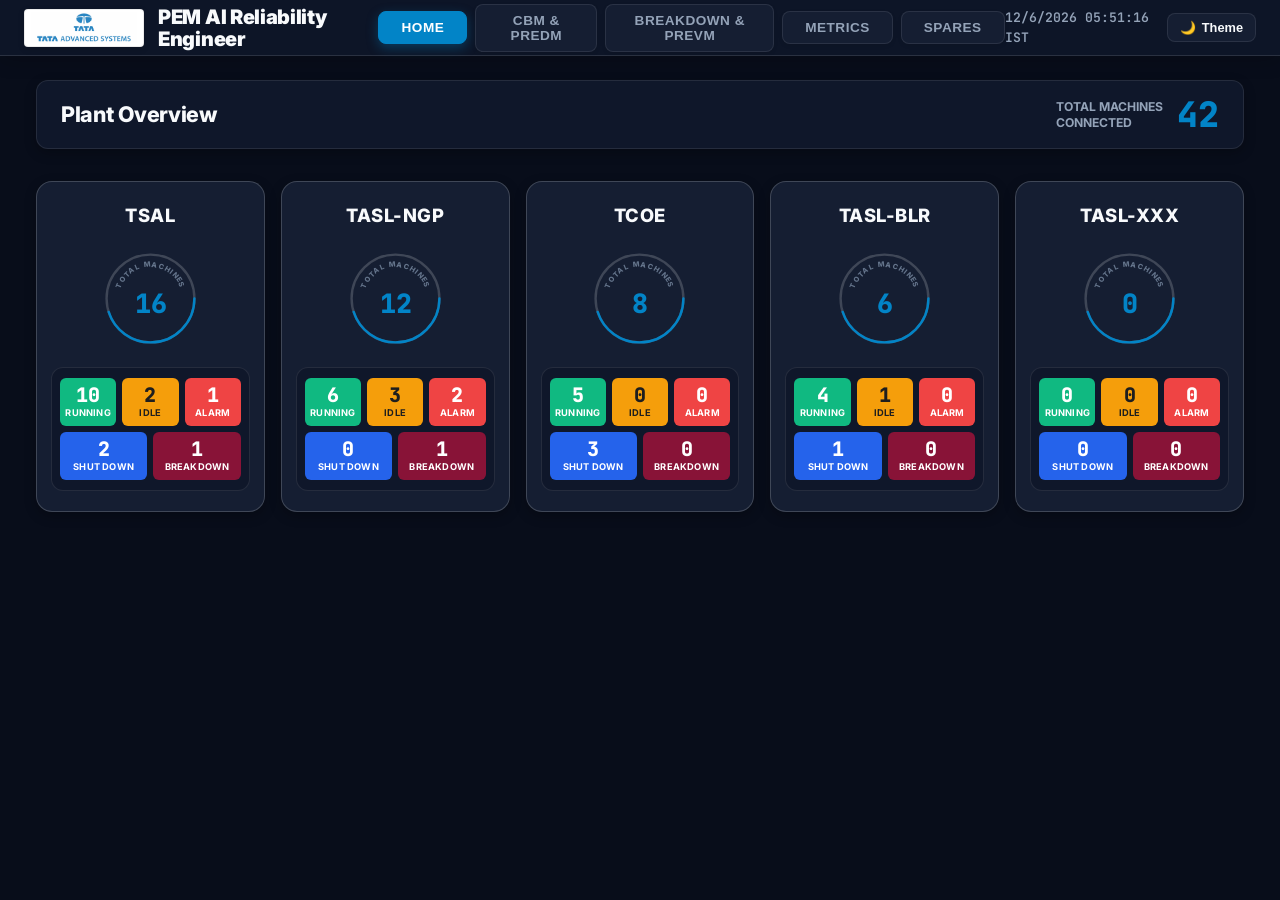
==== dashboard/index.html @ 7e40418c "Initial commit: PEM AI Reliability Engineer dashboard and GitHub Pages workflow" ====
<!DOCTYPE html>
<html lang="en" data-theme="dark">
<head>
  <meta charset="UTF-8">
  <meta name="viewport" content="width=device-width, initial-scale=1.0">
  <meta name="description" content="TASL PEM AI Reliability Engineer - Industrial Condition Based Monitoring & Predictive Engineering System">
  <title>PEM AI Reliability Engineer | Tata Advanced Systems Limited</title>

  <!-- Typography -->
  <link rel="preconnect" href="https://fonts.googleapis.com">
  <link rel="preconnect" href="https://fonts.gstatic.com" crossorigin>
  <link href="https://fonts.googleapis.com/css2?family=Inter:wght@400;500;600;700;800;900&family=JetBrains+Mono:wght@500;700;800&display=swap" rel="stylesheet">

  <link rel="stylesheet" href="styles.css">
</head>
<body>

  <!-- Top App Master Header -->
  <header class="app-header">
    <div class="brand-wrap" id="brandLogoNav" title="Go to Plant Overview">
      <img src="tasl-logo.jpg" alt="TASL Logo" class="brand-logo-img">
      <div class="brand-text">
        <h1>PEM AI Reliability Engineer</h1>
      </div>
    </div>

    <!-- Primary Top Navigation Card Buttons: Home, CBM & PredM, Breakdown & PrevM -->
    <nav class="main-nav-tabs" aria-label="Main Dashboards">
      <button class="main-tab-btn active" data-tab="home">Home</button>
      <button class="main-tab-btn" data-tab="cbm">CBM &amp; PredM</button>
      <button class="main-tab-btn" data-tab="breakdown">Breakdown &amp; PrevM</button>
      <button class="main-tab-btn" data-tab="metrics">Metrics</button>
      <button class="main-tab-btn" data-tab="spares">Spares</button>
    </nav>

    <div class="header-right">
      <div class="system-clock" id="systemClock">--:--:-- IST</div>
      <button class="theme-btn" id="themeToggleBtn" title="Toggle Light/Dark Theme">
        <span id="themeToggleIcon">🌙</span> Theme
      </button>
    </div>
  </header>

  <!-- Plant Tabs Bar (Folder style like tabs-example.jpg - appears on inner dashboards) -->
  <div class="plant-tabs-wrapper" id="plantTabsBar" style="display: none;">
    <div class="plant-tabs-container">
      <div id="plantTabsContainer" style="display: flex; gap: 4px;">
        <!-- Populated dynamically: TSAL, TASL-NGP, TCOE, TASL-BLR, TASL-XXX -->
      </div>
    </div>
    <!-- Connecting blue line opening up to show data below -->
    <div class="plant-tabs-blue-line"></div>
  </div>

  <!-- Main Container -->
  <main id="mainContainer">

    <!-- ===================================================================
         VIEW 1: HOME SCREEN - PLANT CARDS OVERVIEW (old-cbm.webp style)
         =================================================================== -->
    <section class="home-overview-container" id="homeViewSection">
      <div class="home-hero-bar">
        <div class="home-hero-title">
          <h2>Plant Overview</h2>
        </div>
        <div class="total-overall-stat">
          <div class="label">Total Machines<br>Connected</div>
          <div class="number" id="totalMachinesCount">42</div>
        </div>
      </div>

      <!-- Plant Cards Grid: All 5 cards fit in 1 single row, longer & narrower -->
      <div class="plant-cards-grid" id="homePlantCardsGrid">
        <!-- Rendered by app.js -->
      </div>
    </section>

    <!-- ===================================================================
         VIEW 2: CBM & PM DASHBOARD
         =================================================================== -->
    <section class="cbm-container" id="cbmViewSection" style="display: none;">

      <!-- Secondary Sub-navigation Tab Buttons (Action Cards removed) -->
      <div class="cbm-subnav-bar">
        <button class="cbm-subnav-btn active" data-subtab="machines-matrix">
          <span>Health Matrix</span>
          <span class="subnav-badge" id="badgeHealthMatrix">16</span>
        </button>
        <button class="cbm-subnav-btn" data-subtab="alert-table">
          <span>Breakdown Alert Engine</span>
          <span class="subnav-badge alert" id="badgeAlertEngine">100</span>
        </button>
        <button class="cbm-subnav-btn" data-subtab="open-reports">
          <span>Open Reports</span>
          <span class="subnav-badge warning" id="badgeOpenReports">7</span>
        </button>
        <button class="cbm-subnav-btn" data-subtab="closed-reports">
          <span>Closed Reports</span>
          <span class="subnav-badge success" id="badgeClosedReports">48</span>
        </button>
        <button class="cbm-subnav-btn" data-subtab="manuals-library">
          <span>OEM Manuals Library</span>
          <span class="subnav-badge" id="badgeManuals">11</span>
        </button>
      </div>

      <!-- Subview 1: Health Matrix (Modular Machine cards with pastel Green & Red boxes) -->
      <div id="cbmMachinesOverviewView">
        <div class="cbm-machine-cards-grid" id="cbmMachinesGrid">
          <!-- Rendered by app.js -->
        </div>
      </div>

      <!-- Subview 2: Dedicated Machine Parameters View (Clicking machine card) -->
      <div id="cbmParametersView" style="display: none;">
        <div class="parameters-page-container">
          <div class="params-header-card">
            <div class="params-machine-meta" id="paramsMachineMeta">
              <!-- Populated by app.js -->
            </div>
            <button class="back-to-machines-btn" id="backToMachinesBtn">&larr; Back to Health Matrix</button>
          </div>

          <!-- Machine Sub-Tabs: Parameters vs Analysis -->
          <div class="machine-subnav-tabs">
            <button class="machine-tab-btn active" id="tabBtnParameters" onclick="window.switchMachineViewTab('parameters')">Parameters</button>
            <button class="machine-tab-btn" id="tabBtnAnalysis" onclick="window.switchMachineViewTab('analysis')">Analysis</button>
          </div>

          <!-- Pane 1: Parameters Tab Pane -->
          <div id="machineParamsPane">
            <div style="margin-bottom: 14px; display: flex; justify-content: flex-end;">
              <input type="text" class="search-input" id="paramSearchInput" placeholder="Filter parameters by name..." style="width: 280px; background:var(--bg-card); border:1px solid var(--border-medium); color:var(--text-main); padding:8px 12px; border-radius:6px; font-size:0.8rem;">
            </div>
            <div id="paramsGroupsContainer" style="display: flex; flex-direction: column; gap: 16px;">
              <!-- Grouped parameters rendered by app.js -->
            </div>
          </div>

          <!-- Pane 2: Analysis Tab Pane (Collapsible row cards) -->
          <div id="machineAnalysisPane" style="display: none;">
            <div class="analysis-collapse-container" id="paramsAnomalySection">
              <!-- Collapsible row cards rendered by app.js -->
            </div>
          </div>
        </div>
      </div>

      <!-- Subview 3: Predictive Breakdown Alert Engine Table -->
      <div id="cbmAlertTableView" style="display: none;">
        <div class="alert-table-toolbar">
          <div style="display: flex; gap: 10px; align-items: center; flex-wrap: wrap;">
            <input type="text" class="search-input" id="tableSearchInput" placeholder="Search breakdown, anomalies detected, corrective recommendations..." style="width: 320px; background:var(--bg-card); border:1px solid var(--border-medium); color:var(--text-main); padding:8px 12px; border-radius:6px; font-size:0.8rem;">
            <span id="tableMatchCount" style="font-size: 0.78rem; color: var(--text-dim); font-weight: 700;">100 predictive alerts</span>
          </div>
          <button id="exportCsvBtn" class="export-btn">Export Table (CSV)</button>
        </div>

        <div class="table-card-container">
          <table class="predictive-alerts-table">
            <thead>
              <tr>
                <th style="width: 110px;">Timestamp</th>
                <th style="width: 140px;">Machine</th>
                <th style="width: 210px;">
                  <div class="th-filter-wrap">
                    <span>Subsystem &amp; Breakdown Type</span>
                    <button class="th-filter-arrow" id="subsystemFilterBtn" title="Filter Subsystems">▼</button>
                    <!-- Subsystem Filter Dropdown Menu -->
                    <div class="filter-popover" id="subsystemFilterPopover">
                      <div class="filter-popover-title">Filter Subsystems</div>
                      <div class="filter-popover-options" id="subsystemFilterOptions"></div>
                    </div>
                  </div>
                </th>
                <th style="width: 150px;">Past Incidents</th>
                <th style="width: 110px;">
                  <div class="th-filter-wrap">
                    <span>Severity</span>
                    <button class="th-filter-arrow" id="severityFilterBtn" title="Filter Severity">▼</button>
                    <!-- Severity Filter Dropdown Menu -->
                    <div class="filter-popover" id="severityFilterPopover">
                      <div class="filter-popover-title">Filter Severity</div>
                      <div class="sev-filter-buttons">
                        <button class="sev-pill-btn active" data-sev="critical">Critical</button>
                        <button class="sev-pill-btn" data-sev="high">High</button>
                        <button class="sev-pill-btn" data-sev="medium">Medium</button>
                      </div>
                    </div>
                  </div>
                </th>
                <th style="width: 260px;">Anomalies Detected</th>
                <th>Corrective Recommendations (OEM Manual)</th>
                <th style="width: 120px;">Time to Breakdown</th>
              </tr>
            </thead>
            <tbody id="alertsTableBody">
              <!-- Rendered by app.js -->
            </tbody>
          </table>
        </div>
      </div>

      <!-- Subview 4: Open Reports Table -->
      <div id="cbmOpenReportsView" style="display: none;">
        <div class="table-card-container">
          <div class="reports-header-strip">
            <div>
              <h3>Active SAP Corrective Maintenance Tickets</h3>
              <p style="font-size:0.75rem; color:var(--text-muted); margin-top:2px;">
                Policy: 1 Ticket Per Asset. Auto-consolidates all active red alarms. Re-raising inhibited until ticket closure or 10-day SLA window.
              </p>
            </div>
            <div style="display:flex; gap:16px; align-items:center;">
              <span class="reports-badge open">8 Active Asset Tickets</span>
              <div class="compliance-score-card">
                <div class="compliance-score-val">85.7%</div>
                <div class="compliance-score-info">
                  <div class="compliance-score-title">COMPLIANCE SCORE</div>
                  <div class="compliance-score-sub">48 Closed / 56 Total</div>
                </div>
              </div>
            </div>
          </div>
          <table class="reports-table">
            <thead>
              <tr>
                <th style="width: 140px;">Ticket ID</th>
                <th style="width: 160px;">Equipment</th>
                <th style="width: 120px;">Report Date</th>
                <th>Red Parameters</th>
                <th style="width: 220px;">Spares Required</th>
                <th>Corrective Recommendation</th>
                <th style="width: 110px; text-align: center;">Status</th>
              </tr>
            </thead>
            <tbody id="openReportsTableBody">
              <!-- Rendered by app.js -->
            </tbody>
          </table>
        </div>
      </div>

      <!-- Subview 5: Closed Reports Table -->
      <div id="cbmClosedReportsView" style="display: none;">
        <div class="table-card-container">
          <div class="reports-header-strip">
            <div>
              <h3>Closed &amp; Resolved SAP Maintenance Reports</h3>
              <p style="font-size:0.75rem; color:var(--text-muted); margin-top:2px;">
                Audit log of 48 completed work orders, root cause corrective actions, and verified uptime restorations.
              </p>
            </div>
            <div style="display:flex; gap:16px; align-items:center;">
              <span class="reports-badge closed">48 Resolved Tickets &bull; 412.5 hrs Downtime Saved</span>
              <div class="compliance-score-card">
                <div class="compliance-score-val">85.7%</div>
                <div class="compliance-score-info">
                  <div class="compliance-score-title">COMPLIANCE SCORE</div>
                  <div class="compliance-score-sub">48 Closed / 56 Total</div>
                </div>
              </div>
            </div>
          </div>
          <table class="reports-table">
            <thead>
              <tr>
                <th>Ticket ID</th>
                <th>Equipment</th>
                <th>Diagnosis</th>
                <th>Date of Fault Detection</th>
                <th>Date of Closure</th>
                <th>Downtime Saved</th>
                <th>Status</th>
              </tr>
            </thead>
            <tbody id="closedReportsTableBody">
              <!-- Rendered by app.js -->
            </tbody>
          </table>
        </div>
      </div>

      <!-- Subview 6: OEM Manuals Library Split-Screen View -->
      <div id="cbmManualsView" style="display: none;">
        <div class="manuals-split-view">
          <!-- Left Pane: Manual Cards List -->
          <div class="manuals-list-pane">
            <div class="manuals-pane-head">
              <div style="display:flex; justify-content:space-between; align-items:center; width:100%;">
                <div>
                  <h3>OEM Technical Documentation Library</h3>
                  <p>Official Fischer, Rittal, Knoll, and Bavius machine manuals</p>
                </div>
                <button class="upload-manual-btn" onclick="window.openUploadManualModal()">+ Upload Manual</button>
              </div>
            </div>
            <div class="manuals-cards-stack" id="manualsCardsStack">
              <!-- Rendered by app.js -->
            </div>
          </div>

          <!-- Right Pane: Embedded PDF Viewer with Close Button -->
          <div class="manuals-viewer-pane">
            <div class="manuals-viewer-head" id="manualsViewerHead">
              <span id="activeManualTitle">Select a manual to browse</span>
              <div style="display: flex; gap: 8px; align-items: center;">
                <a id="manualNewTabLink" href="#" target="_blank" class="manual-action-link" style="display: none;">New Tab &nearr;</a>
                <button class="manual-close-doc-btn" id="closeManualDocBtn" style="display: none;" onclick="window.closeManualDocument()">Close ✕</button>
              </div>
            </div>
            <div class="manuals-viewer-body" id="manualsViewerBody">
              <div class="manual-placeholder-prompt" id="manualPromptWrap">
                <div class="prompt-icon">📄</div>
                <h4>OEM Technical Manual Viewer</h4>
                <p>Click on any manual card from the left panel to load the technical document and schematic side-by-side inside this browser window.</p>
              </div>
              <iframe id="manualPdfFrame" src="" style="display: none;" title="OEM Technical Manual Viewer"></iframe>
            </div>
          </div>
        </div>
      </div>

    </section>

    <!-- ===================================================================
         VIEW 3: BREAKDOWN MONITORING DASHBOARD
         =================================================================== -->
    <section class="breakdown-view-container" id="breakdownViewSection" style="display: none;">
      <!-- Header -->
      <div class="breakdown-header-bar">
        <div class="breakdown-header-left">
          <div class="breakdown-title-text">Breakdown Monitoring</div>
        </div>

        <div style="display:flex; gap:12px; align-items:center;">
          <button class="customized-pm-btn" id="customizedPmBtn" onclick="window.openCustomizedPmModal()" title="View and execute AI-optimized PM tasklist against historical breakdown telemetry">
            <span class="pm-gear-icon">⚙</span> Customized PM Checklist
          </button>
          <div class="opc-badge"><span class="opc-dot"></span> OPC ONLINE</div>
          <div class="opc-badge sap-badge">SAP INTEGRATION ACTIVE</div>
        </div>
      </div>

      <!-- Split Grid: Left Side (Critical Active Breakdowns) vs Right Side (KPIs on top, Top 5 Causes below) -->
      <div class="breakdown-top-split-grid">
        <!-- Whole Left Side: Critical Active Breakdowns Panel -->
        <div class="bd-left-col">
          <div class="breakdown-panel-box">
            <div class="panel-title-bar" style="color:var(--status-alarm);">
              <span>Critical Active Breakdowns (SAP Tickets Auto-Generated)</span>
            </div>
            <div id="criticalActiveBreakdownsList">
              <!-- Rendered by app.js -->
            </div>
          </div>
        </div>

        <!-- Right Side: Top KPIs & Below Top 5 Breakdown Causes (No empty space) -->
        <div class="bd-right-col">
          <div class="bd-kpis-wrapper">
            <div class="bd-kpi-card">
              <span class="bd-kpi-label">Active Critical Breakdowns</span>
              <span class="bd-kpi-val red" id="activeBreakdownsCount">2</span>
              <span class="bd-kpi-sub">30-sec rule &bull; SAP Ticket Auto-Generated</span>
            </div>

            <div class="bd-kpi-card">
              <span class="bd-kpi-label">Events Logged Today</span>
              <span class="bd-kpi-val cyan">31</span>
              <span class="bd-kpi-sub">Telemetry Sensor Signals &bull; Monitored</span>
            </div>
          </div>

          <!-- Top 5 Breakdown Causes sits directly below KPIs -->
          <div class="top-causes-card">
            <div class="top-causes-header">
              <div class="top-causes-title">Top 5 Breakdown Causes (Last 6 months)</div>
              <span class="top-causes-tag">Historical Failure Modes &bull; Click row for Root Cause Corrective Action</span>
            </div>
            <div class="top-causes-compact-list" id="topCausesList">
              <!-- Rendered by app.js as compact clickable rows -->
            </div>
          </div>
        </div>
      </div>

      <!-- Bottom Panel: Event Log Stream (Last 50 Signals) -->
      <div class="breakdown-panel-box" style="margin-top: 20px;">
        <div class="panel-title-bar">
          <span>Event Log Stream (Last 50 Signals)</span>
          <span style="font-size:0.7rem; color:var(--text-dim);">LIVE TELEMETRY STREAM</span>
        </div>
        <div style="max-height: 480px; overflow-y: auto;">
          <table class="stream-table">
            <thead>
              <tr>
                <th style="width: 150px;">Timestamp</th>
                <th style="width: 130px; text-align: center;">ID</th>
                <th>Machine &amp; Message</th>
                <th style="width: 170px; text-align: center;">Unplanned Downtime</th>
                <th style="width: 120px;">Status</th>
                <th style="width: 130px;">Control</th>
              </tr>
            </thead>
            <tbody id="eventLogStreamBody">
              <!-- Rendered by app.js -->
            </tbody>
          </table>
        </div>
      </div>
    </section>

    <!-- ===================================================================
         VIEW 4: METRICS DASHBOARD (Senior Leadership Operations & Reliability)
         =================================================================== -->
    <section class="metrics-view-container" id="metricsViewSection" style="display: none;">
      <!-- Metrics Header Bar -->
      <div class="metrics-header-bar">
        <div class="metrics-header-left">
          <div class="metrics-title-text">Plant Reliability &amp; Operational Metrics</div>
        </div>

        <div style="display:flex; gap:10px; align-items:center;">
          <div class="opc-badge" id="metricsScopeBadge"><span class="opc-dot"></span> SCOPE: OVERALL (341 ASSETS)</div>
          <div class="opc-badge sap-badge">SAP S/4HANA &bull; MES INTEGRATED</div>
        </div>
      </div>

      <!-- Plant Selection Tab Bar (Clean Folder/Tab Style) -->
      <div class="metrics-tabs-bar">
        <div class="metrics-plant-tabs-wrap" id="metricsPlantPillsContainer">
          <!-- Populated dynamically as tabs: All Plants, TSAL, TASL-NGP, TASL-BLR, TCOE, TASL-H01, TBAL, TLMAL, MCA, TASL-XXX -->
        </div>
      </div>

      <!-- Leadership Action Cards Row -->
      <div class="metrics-action-cards-grid">
        <div class="metric-action-card downtime-card">
          <div class="metric-card-label">Unplanned Downtime Today</div>
          <div class="metric-card-val" id="metricValToday">4.82 <span class="unit">hrs</span></div>
        </div>

        <div class="metric-action-card downtime-card highlight-card">
          <div class="metric-card-label">Unplanned Downtime (Current Month)</div>
          <div class="metric-card-val" id="metricValMonth">2,597.91 <span class="unit">hrs</span></div>
        </div>

        <div class="metric-action-card downtime-card">
          <div class="metric-card-label">Cumulative Downtime YTD</div>
          <div class="metric-card-val" id="metricValYtd">12,470.0 <span class="unit">hrs</span></div>
        </div>

        <div class="metric-action-card">
          <div class="metric-card-label">Total Connected Machines</div>
          <div class="metric-card-val" id="metricValMachines">341 <span class="unit">Units</span></div>
        </div>

        <div class="metric-action-card kpi-card">
          <div class="metric-card-label">Equipment Availability</div>
          <div class="metric-card-val success" id="metricValAvail">98.90<span class="unit">%</span></div>
        </div>

        <div class="metric-action-card kpi-card">
          <div class="metric-card-label">PM Compliance</div>
          <div class="metric-card-val success" id="metricValPm">94.8<span class="unit">%</span></div>
        </div>

        <div class="metric-action-card kpi-card">
          <div class="metric-card-label">MTBF</div>
          <div class="metric-card-val" id="metricValMtbf">626.9 <span class="unit">hrs</span></div>
        </div>

        <div class="metric-action-card kpi-card">
          <div class="metric-card-label">MTTR</div>
          <div class="metric-card-val" id="metricValMttr">6.98 <span class="unit">hrs</span></div>
        </div>
      </div>

      <!-- Visual Graphics Grid -->
      <div class="metrics-visuals-grid">
        <!-- Visual 1: Equipment Availability Chart -->
        <div class="metric-visual-panel">
          <div class="panel-header-row">
            <h3 class="visual-panel-title">Equipment Availability</h3>
          </div>
          <div class="chart-container" id="availabilityChartContainer">
            <!-- Rendered graphically by app.js (SVG Bar Chart) -->
          </div>
        </div>

        <!-- Visual 2: MTBF & MTTR Chart -->
        <div class="metric-visual-panel">
          <div class="panel-header-row">
            <h3 class="visual-panel-title">MTBF &amp; MTTR</h3>
          </div>
          <div class="chart-container" id="mtbfMttrChartContainer">
            <!-- Rendered graphically by app.js -->
          </div>
        </div>

        <!-- Visual 3: PM Compliance Chart -->
        <div class="metric-visual-panel">
          <div class="panel-header-row">
            <h3 class="visual-panel-title">PM Compliance</h3>
          </div>
          <div class="chart-container" id="pmComplianceChartContainer">
            <!-- Rendered graphically by app.js (Radial progress rings for all plants) -->
          </div>
        </div>

        <!-- Visual 4: Unplanned Downtime Pareto -->
        <div class="metric-visual-panel">
          <div class="panel-header-row">
            <h3 class="visual-panel-title">Unplanned Downtime &amp; Breakdown Pareto</h3>
          </div>
          <div class="chart-container" id="downtimeParetoChartContainer">
            <!-- Rendered graphically by app.js -->
          </div>
        </div>

        <!-- Visual 5: 6-Month Reliability Trajectory -->
        <div class="metric-visual-panel full-width">
          <div class="panel-header-row">
            <h3 class="visual-panel-title">6-Month Reliability Trajectory</h3>
          </div>
          <div class="chart-container" id="monthlyTrajectoryChartContainer">
            <!-- Rendered graphically by app.js -->
          </div>
        </div>
      </div>

      <!-- Official SAP S/4HANA PEM Metrics (UAT Record) Table -->
      <div class="metrics-table-panel">
        <div class="panel-header-row">
          <h3 class="visual-panel-title">Official SAP S/4HANA PEM Metrics (UAT Record)</h3>
          <button class="export-csv-btn" onclick="window.exportMetricsTableToCsv()">Export Metrics CSV &rarr;</button>
        </div>

        <div class="table-responsive">
          <table class="industrial-table metrics-table">
            <thead>
              <tr>
                <th style="width:100px;">Plant</th>
                <th>A-Class Machines</th>
                <th>Equipment Availability %</th>
                <th>Unplanned Downtime (Hrs)</th>
                <th>MTBF (Hrs)</th>
                <th>MTTR (Hrs)</th>
                <th>PM Compliance %</th>
                <th>BD Occurrences</th>
                <th>SPOC Confirmation</th>
                <th>Audit Remarks</th>
              </tr>
            </thead>
            <tbody id="metricsTableBody">
              <!-- Rendered dynamically by app.js -->
            </tbody>
          </table>
        </div>
      </div>
    </section>

    <!-- ===================================================================
         VIEW 5: SPARES DASHBOARD (Spare Parts Consumption & Analytics)
         =================================================================== -->
    <section class="spares-view-container" id="sparesViewSection" style="display: none;">
      <!-- Spares Sub-Tabs Navigation -->
      <div class="spares-subnav-strip">
        <div class="spares-pills-wrap">
          <button class="spares-tab-btn active" data-sparestab="overall" onclick="window.switchSparesSubTab('overall')">Overall Spares Overview</button>
          <button class="spares-tab-btn" data-sparestab="breton1" onclick="window.switchSparesSubTab('breton1')">Breton 1 (Flymill-5Axis CNC)</button>
          <button class="spares-tab-btn" data-sparestab="plantwise" onclick="window.switchSparesSubTab('plantwise')">Plant-Wise Spares Analysis</button>
        </div>

      </div>

      <!-- Breton 1 Spares Action KPI Cards -->
      <div class="spares-kpi-grid">
        <div class="spares-kpi-box highlight">
          <div class="spares-label">Total Spares Consumed (Breton 1)</div>
          <div class="spares-num">&#8377;9,10,559.63</div>
        </div>

        <div class="spares-kpi-box">
          <div class="spares-label">Units Consumed</div>
          <div class="spares-num">13 EA <span class="sub-qty">+ 1,541 L</span></div>
        </div>

        <div class="spares-kpi-box">
          <div class="spares-label">Unique Material Codes</div>
          <div class="spares-num">16 <span class="sub-qty">Materials</span></div>
        </div>

        <div class="spares-kpi-box warning">
          <div class="spares-label">High Lead-Time Risk Items</div>
          <div class="spares-num" style="color:#f59e0b;">3 <span class="sub-qty">Critical Spares</span></div>
        </div>
      </div>

      <!-- Graphical Spares Analytics Visualizations -->
      <div class="spares-visuals-grid">
        <!-- Visual 1: ABC Cost Pareto Distribution -->
        <div class="spares-visual-panel">
          <div class="panel-header-row">
            <h3 class="visual-panel-title">ABC Cost Pareto Distribution</h3>
          </div>
          <div class="chart-container" id="sparesAbcChartContainer">
            <!-- Rendered graphically by app.js -->
          </div>
        </div>

        <!-- Visual 2: Subsystem Expenditure Breakdown -->
        <div class="spares-visual-panel">
          <div class="panel-header-row">
            <h3 class="visual-panel-title">Subsystem Spend Breakdown</h3>
          </div>
          <div class="chart-container" id="sparesSubsystemChartContainer">
            <!-- Rendered graphically by app.js -->
          </div>
        </div>

        <!-- Visual 3: Consumables Velocity & Buffer -->
        <div class="spares-visual-panel">
          <div class="panel-header-row">
            <h3 class="visual-panel-title">Consumables Velocity &amp; Buffer</h3>
          </div>
          <div class="chart-container" id="sparesVelocityChartContainer">
            <!-- Rendered graphically by app.js -->
          </div>
        </div>

        <!-- Visual 4: Critical Spares Stockout Risk & Lead-Time Matrix -->
        <div class="spares-visual-panel">
          <div class="panel-header-row">
            <h3 class="visual-panel-title">Critical Spares Lead-Time Risk Matrix</h3>
          </div>
          <div class="chart-container" id="sparesLeadTimeChartContainer">
            <!-- Rendered graphically by app.js -->
          </div>
        </div>
      </div>

      <!-- Material Consumption & Maintenance Order Linkage Table -->
      <div class="spares-table-panel">
        <div class="panel-header-row">
          <h3 class="visual-panel-title">Breton 1 Spare Material Goods Issue Ledger (SAP MvT 201/261)</h3>
          <div style="display:flex; gap:10px; align-items:center;">
            <input type="text" class="search-input" id="sparesSearchInput" placeholder="Search material, doc, order..." style="width:240px; padding:6px 12px; font-size:0.8rem;">
            <button class="export-csv-btn" onclick="window.exportSparesTableToCsv()">Export Ledger CSV &rarr;</button>
          </div>
        </div>

        <div class="table-responsive">
          <table class="industrial-table spares-table">
            <thead>
              <tr>
                <th style="width:85px;">Posting Date</th>
                <th style="width:90px;">Material Doc</th>
                <th style="width:115px;">Material Code</th>
                <th>Material Description &amp; Specification</th>
                <th style="width:110px;">Subsystem</th>
                <th style="width:75px; text-align:right;">Qty</th>
                <th style="width:90px; text-align:right;">Unit Cost (&#8377;)</th>
                <th style="width:100px; text-align:right;">Total Spend (&#8377;)</th>
                <th style="width:55px; text-align:center;">MvT</th>
                <th style="width:105px; text-align:center;">Lead Time Risk</th>
              </tr>
            </thead>
            <tbody id="sparesTableBody">
              <!-- Rendered dynamically by app.js -->
            </tbody>
          </table>
        </div>
      </div>
    </section>

  </main>

  <!-- Universal Modal Backdrop & Content (Locks body scroll when open) -->
  <div class="modal-backdrop" id="modalBackdrop">
    <div class="modal-panel" id="modalPanel">
      <div class="modal-head">
        <h3 id="modalTitle">Diagnostic Information</h3>
        <button class="modal-close" id="modalCloseBtn">&times;</button>
      </div>
      <div class="modal-content-body" id="modalContentBody">
        <!-- Dynamic content injected by app.js -->
      </div>
    </div>
  </div>

  <!-- Scripts -->
  <script src="data.js"></script>
  <script src="app.js"></script>
</body>
</html>
---- dashboard/styles.css ----
/* ==========================================================================
   TASL AERO-SENSE - INDUSTRIAL ENTERPRISE DESIGN SYSTEM
   Condition Based Monitoring, Predictive Engineering & Breakdown Management
   ========================================================================== */

:root {
  /* Dark Mode Palette (Default) */
  --bg-app: #080d1a;
  --bg-surface: #0f172a;
  --bg-card: #151e32;
  --bg-card-hover: #1c2742;
  --bg-elevated: #243354;
  --border-subtle: rgba(255, 255, 255, 0.09);
  --border-medium: rgba(255, 255, 255, 0.18);
  --border-accent: rgba(2, 132, 199, 0.5);

  --text-main: #f8fafc;
  --text-muted: #94a3b8;
  --text-dim: #64748b;
  --text-accent: #38bdf8;

  /* Industrial Status Colors */
  --status-running: #10b981;
  --status-running-bg: rgba(16, 185, 129, 0.16);
  --status-idle: #f59e0b;
  --status-idle-bg: rgba(245, 158, 11, 0.16);
  --status-alarm: #ef4444;
  --status-alarm-bg: rgba(239, 68, 68, 0.18);
  --status-shutdown: #2563eb;
  --status-shutdown-bg: rgba(37, 99, 235, 0.18);
  --status-breakdown: #881337;
  --status-breakdown-bg: rgba(136, 19, 55, 0.28);

  --cyan-primary: #0284c7;
  --cyan-hover: #0369a1;
  --cyan-glow: rgba(2, 132, 199, 0.35);

  --font-sans: 'Inter', -apple-system, BlinkMacSystemFont, 'Segoe UI', Roboto, sans-serif;
  --font-mono: 'JetBrains Mono', 'Fira Code', 'Consolas', monospace;

  --radius-xs: 4px;
  --radius-sm: 8px;
  --radius-md: 12px;
  --radius-lg: 16px;

  --shadow-card: 0 4px 12px rgba(0, 0, 0, 0.25);
  --shadow-glow: 0 0 16px var(--cyan-glow);
  --transition: 200ms cubic-bezier(0.4, 0, 0.2, 1);
}

/* Light Theme Variables (Classy Aerospace Titanium Slate - Not Plain Harsh White) */
[data-theme="light"] {
  --bg-app: #d8e1ec;
  --bg-surface: #e9eff7;
  --bg-card: #f6f9fc;
  --bg-card-hover: #e2eaf4;
  --bg-elevated: #cbd5e2;
  --border-subtle: rgba(15, 23, 42, 0.12);
  --border-medium: rgba(15, 23, 42, 0.22);
  --border-accent: rgba(2, 132, 199, 0.6);

  --text-main: #0a1120;
  --text-muted: #334155;
  --text-dim: #64748b;
  --text-accent: #0284c7;

  --cyan-primary: #0284c7;
  --cyan-hover: #0369a1;
  --shadow-card: 0 4px 16px rgba(15, 23, 42, 0.08), 0 1px 3px rgba(15, 23, 42, 0.05);
}

/* Reset & Base */
*, *::before, *::after {
  box-sizing: border-box;
  margin: 0;
  padding: 0;
  scrollbar-width: none !important;
  -ms-overflow-style: none !important;
}

/* Complete Vertical & Horizontal Scrollbar Suppression for Chrome, Safari & Edge */
::-webkit-scrollbar {
  display: none !important;
  width: 0px !important;
  height: 0px !important;
  background: transparent !important;
}

html, body {
  scrollbar-width: none !important;
  -ms-overflow-style: none !important;
  overflow-y: scroll;
}

body {
  font-family: var(--font-sans);
  background-color: var(--bg-app);
  color: var(--text-main);
  line-height: 1.5;
  min-height: 100vh;
  -webkit-font-smoothing: antialiased;
}

[data-theme="light"] body {
  background: linear-gradient(180deg, #d3dce8 0%, #dbe3ed 100%);
  background-attachment: fixed;
}

/* Background scroll lock when modal is open */
body.modal-open {
  overflow: hidden !important;
}

/* ==========================================================================
   TOP APP HEADER & BRAND (Executive Aerospace Styling)
   ========================================================================== */
.app-header {
  position: fixed !important;
  top: 0 !important;
  left: 0 !important;
  right: 0 !important;
  width: 100% !important;
  height: 56px !important;
  background: #0d1527 !important;
  border-bottom: 1px solid rgba(255, 255, 255, 0.12) !important;
  box-shadow: 0 4px 20px rgba(0, 0, 0, 0.18) !important;
  padding: 8px 24px !important;
  display: flex !important;
  align-items: center !important;
  justify-content: space-between !important;
  z-index: 1000 !important;
  backdrop-filter: blur(12px) !important;
  -webkit-backdrop-filter: blur(12px) !important;
}

#mainContainer {
  padding-top: 56px !important;
}

[data-theme="light"] .app-header {
  background: #0d1527;
  border-bottom: 1px solid rgba(255, 255, 255, 0.12);
  box-shadow: 0 4px 20px rgba(0, 0, 0, 0.18);
}

[data-theme="light"] .brand-text h1 {
  color: #ffffff;
}

[data-theme="light"] .system-clock {
  color: #94a3b8;
}

[data-theme="light"] .theme-btn {
  background: #182339;
  color: #f8fafc;
  border-color: rgba(255, 255, 255, 0.15);
}

[data-theme="light"] .theme-btn:hover {
  background: #243250;
  border-color: var(--cyan-primary);
}

[data-theme="light"] .main-tab-btn {
  background: #151e33;
  color: #cbd5e1;
  border-color: rgba(255, 255, 255, 0.12);
}

[data-theme="light"] .main-tab-btn:hover {
  background: #202d4b;
  color: #ffffff;
}

[data-theme="light"] .main-tab-btn.active {
  background: var(--cyan-primary);
  color: #ffffff;
  border-color: var(--cyan-primary);
}

.brand-wrap {
  display: flex;
  align-items: center;
  gap: 14px;
  cursor: pointer;
}

.brand-logo-img {
  height: 38px;
  width: auto;
  max-width: 120px;
  object-fit: contain;
  border-radius: 4px;
  background: #ffffff;
  padding: 2px 6px;
  box-shadow: 0 2px 6px rgba(0, 0, 0, 0.15);
  border: 1px solid rgba(0, 0, 0, 0.08);
}

.brand-text h1 {
  font-size: 1.25rem;
  font-weight: 900;
  letter-spacing: -0.3px;
  line-height: 1.1;
  color: var(--text-main);
}

/* Primary Top Navigation: Clean Card Buttons (No Emojis) */
.main-nav-tabs {
  display: flex;
  align-items: center;
  gap: 8px;
}

.main-tab-btn {
  padding: 8px 22px;
  font-size: 0.85rem;
  font-weight: 700;
  color: var(--text-muted);
  background: var(--bg-card);
  border: 1px solid var(--border-subtle);
  border-radius: var(--radius-sm);
  cursor: pointer;
  transition: all var(--transition);
  text-transform: uppercase;
  letter-spacing: 0.5px;
  box-shadow: 0 2px 4px rgba(0, 0, 0, 0.08);
}

.main-tab-btn:hover {
  color: var(--text-main);
  background: var(--bg-card-hover);
  border-color: var(--border-medium);
  transform: translateY(-1px);
}

.main-tab-btn.active {
  background: var(--cyan-primary);
  color: #ffffff;
  border-color: var(--cyan-primary);
  box-shadow: 0 4px 12px var(--cyan-glow);
}

/* Header Right Actions */
.header-right {
  display: flex;
  align-items: center;
  gap: 14px;
}

.system-clock {
  font-family: var(--font-mono);
  font-size: 0.82rem;
  color: var(--text-muted);
  font-weight: 600;
}

.theme-btn {
  background: var(--bg-card);
  border: 1px solid var(--border-subtle);
  color: var(--text-main);
  padding: 6px 12px;
  border-radius: var(--radius-sm);
  font-size: 0.8rem;
  font-weight: 600;
  cursor: pointer;
  display: flex;
  align-items: center;
  gap: 6px;
  transition: all var(--transition);
}

.theme-btn:hover {
  background: var(--bg-card-hover);
  border-color: var(--border-medium);
}

/* ==========================================================================
   FOLDER-STYLE PLANT TABS (tabs-example.jpg style with connecting blue line)
   ========================================================================== */
.plant-tabs-wrapper {
  background: var(--bg-surface);
  display: flex;
  flex-direction: column;
}

.plant-tabs-container {
  padding: 12px 24px 0;
  display: flex;
  align-items: flex-end;
  overflow-x: auto;
}

.plant-folder-tab {
  padding: 10px 22px;
  font-size: 0.86rem;
  font-weight: 700;
  color: var(--text-muted);
  background: var(--bg-app);
  border: 1px solid var(--border-subtle);
  border-bottom: none;
  border-radius: 8px 8px 0 0;
  cursor: pointer;
  transition: all var(--transition);
  position: relative;
  white-space: nowrap;
  display: flex;
  align-items: center;
  gap: 6px;
}

.plant-folder-tab:hover {
  color: var(--text-main);
  background: var(--bg-elevated);
}

.plant-folder-tab.active {
  color: #ffffff;
  background: #0284c7;
  border-color: #0284c7;
  border-bottom: none;
  box-shadow: 0 -2px 10px rgba(2, 132, 199, 0.4);
  z-index: 2;
  margin-bottom: -1px;
}

.tab-machine-badge {
  background: rgba(255, 255, 255, 0.24);
  padding: 1px 7px;
  border-radius: 9999px;
  font-size: 0.72rem;
  font-weight: 800;
}

/* Solid Blue Line spanning width right below tabs */
.plant-tabs-blue-line {
  height: 4px;
  background: #0284c7;
  width: 100%;
  box-shadow: 0 2px 10px rgba(2, 132, 199, 0.45);
  z-index: 1;
}

/* ==========================================================================
   VIEW 1: HOME SCREEN - PLANT CARDS OVERVIEW (old-cbm.webp style)
   ========================================================================== */
.home-overview-container {
  padding: 24px 36px 48px;
  display: flex;
  flex-direction: column;
  gap: 28px;
  max-width: 1720px;
  margin: 0 auto;
}

.home-hero-bar {
  display: flex;
  align-items: center;
  justify-content: space-between;
  background: var(--bg-surface);
  padding: 16px 24px;
  border-radius: var(--radius-md);
  border: 1px solid var(--border-subtle);
  box-shadow: var(--shadow-card);
  margin-bottom: 4px;
}

.home-hero-title h2 {
  font-size: 1.35rem;
  font-weight: 800;
  letter-spacing: -0.3px;
  color: var(--text-main);
}

.total-overall-stat {
  display: flex;
  align-items: center;
  gap: 14px;
}

.total-overall-stat .number {
  font-size: 2.2rem;
  font-weight: 800;
  font-family: var(--font-mono);
  color: var(--cyan-primary);
  line-height: 1;
}

.total-overall-stat .label {
  font-size: 0.76rem;
  font-weight: 700;
  text-transform: uppercase;
  color: var(--text-muted);
  line-height: 1.25;
}

/* Plant Cards Grid: Exactly 5 items in 1 single row */
.plant-cards-grid {
  display: grid;
  grid-template-columns: repeat(5, minmax(0, 1fr));
  gap: 16px;
  width: 100%;
}

@media (max-width: 1200px) {
  .plant-cards-grid {
    grid-template-columns: repeat(auto-fit, minmax(220px, 1fr));
  }
}

.plant-card {
  background: var(--bg-card);
  border: 1.5px solid var(--border-medium);
  border-radius: var(--radius-lg);
  padding: 20px 14px;
  display: flex;
  flex-direction: column;
  align-items: center;
  gap: 16px;
  box-shadow: var(--shadow-card);
  transition: transform var(--transition), box-shadow var(--transition), border-color var(--transition);
  cursor: pointer;
  position: relative;
  overflow: hidden;
}

.plant-card:hover {
  transform: translateY(-4px);
  border-color: var(--cyan-primary);
  box-shadow: 0 12px 24px rgba(0, 0, 0, 0.35);
}

.plant-card-title {
  font-size: 1.15rem;
  font-weight: 800;
  letter-spacing: 0.5px;
  text-transform: uppercase;
  text-align: center;
  color: var(--text-main);
}

/* Circular Gauge with Text Curving along Circumference */
.total-machines-circle-wrap {
  width: 105px;
  height: 105px;
  display: flex;
  align-items: center;
  justify-content: center;
}

.total-machines-svg {
  width: 100%;
  height: 100%;
  display: block;
}

/* 2-Row Grid for Status Squares (No congestion) */
.status-squares-rect {
  width: 100%;
  box-sizing: border-box;
  background: var(--bg-surface);
  border: 1px solid var(--border-subtle);
  border-radius: var(--radius-md);
  padding: 10px 8px;
  display: grid;
  grid-template-columns: repeat(6, minmax(0, 1fr));
  gap: 6px;
}

.status-square {
  min-width: 0;
  border-radius: 6px;
  display: flex;
  flex-direction: column;
  align-items: center;
  justify-content: center;
  padding: 6px 2px;
  transition: transform var(--transition);
  text-align: center;
  overflow: hidden;
  min-height: 48px;
}

.status-square:hover {
  transform: scale(1.05);
}

.status-square.row-1 {
  grid-column: span 2;
}

.status-square.row-2 {
  grid-column: span 3;
}

.status-square.running {
  background: var(--status-running);
  color: #ffffff;
}

.status-square.idle {
  background: var(--status-idle);
  color: #1e1e1e;
}

.status-square.alarm {
  background: var(--status-alarm);
  color: #ffffff;
}

.status-square.shutdown {
  background: var(--status-shutdown);
  color: #ffffff;
}

.status-square.breakdown {
  background: var(--status-breakdown);
  color: #ffffff;
}

.status-square .num {
  font-size: 1.25rem;
  font-weight: 800;
  font-family: var(--font-mono);
  line-height: 1;
}

.status-square .txt {
  font-size: 0.58rem;
  font-weight: 700;
  text-transform: uppercase;
  margin-top: 3px;
  letter-spacing: 0.2px;
  word-break: break-word;
  line-height: 1.05;
}

/* ==========================================================================
   VIEW 2: CBM & PM DASHBOARD (Modular & Clean)
   ========================================================================== */
.cbm-container {
  padding: 24px 36px 48px;
  display: flex;
  flex-direction: column;
  gap: 16px;
  max-width: 1720px;
  margin: 0 auto;
}

/* CBM Secondary Subnav Tab Bar */
.cbm-subnav-bar {
  display: flex;
  gap: 8px;
  border-bottom: 1px solid var(--border-subtle);
  padding-bottom: 10px;
  overflow-x: auto;
}

.cbm-subnav-btn {
  padding: 8px 18px;
  font-size: 0.84rem;
  font-weight: 700;
  color: var(--text-muted);
  background: var(--bg-card);
  border: 1px solid var(--border-subtle);
  border-radius: var(--radius-sm);
  cursor: pointer;
  transition: all var(--transition);
  display: flex;
  align-items: center;
  gap: 8px;
  white-space: nowrap;
}

.cbm-subnav-btn:hover {
  color: var(--text-main);
  background: var(--bg-card-hover);
  border-color: var(--border-medium);
}

.cbm-subnav-btn.active {
  background: var(--cyan-primary);
  color: #ffffff;
  border-color: var(--cyan-primary);
  box-shadow: 0 2px 8px var(--cyan-glow);
}

.subnav-badge {
  background: rgba(255, 255, 255, 0.2);
  color: inherit;
  padding: 2px 7px;
  border-radius: 9999px;
  font-size: 0.72rem;
  font-weight: 800;
}

.subnav-badge.alert {
  background: var(--status-alarm);
  color: #ffffff;
}

.subnav-badge.warning {
  background: var(--status-idle);
  color: #1e1e1e;
}

.subnav-badge.success {
  background: var(--status-running);
  color: #ffffff;
}

/* Machine Cards Grid (Modular design matching third image - Compact Sizing) */
.cbm-machine-cards-grid {
  display: grid;
  grid-template-columns: repeat(auto-fill, minmax(240px, 1fr));
  gap: 14px;
}

.cbm-card {
  background: var(--bg-card);
  border: 1px solid var(--border-medium);
  border-radius: var(--radius-sm);
  padding: 12px 14px;
  display: flex;
  flex-direction: column;
  gap: 10px;
  box-shadow: 0 3px 10px rgba(0, 0, 0, 0.05);
  transition: transform var(--transition), border-color var(--transition), box-shadow var(--transition);
  cursor: pointer;
  position: relative;
}

.cbm-card:hover {
  transform: translateY(-2px);
  border-color: var(--cyan-primary);
  box-shadow: 0 6px 16px rgba(0, 0, 0, 0.1);
}

.cbm-card-header {
  display: flex;
  justify-content: space-between;
  align-items: flex-start;
}

.cbm-station-tag {
  font-size: 0.7rem;
  font-weight: 700;
  color: var(--text-dim);
  text-transform: uppercase;
  letter-spacing: 0.5px;
  margin-bottom: 2px;
}

.cbm-machine-name {
  font-size: 1.02rem;
  font-weight: 800;
  letter-spacing: -0.2px;
  color: var(--text-main);
  line-height: 1.2;
}

.cbm-machine-model {
  font-size: 0.72rem;
  color: var(--text-muted);
  margin-top: 2px;
}

.cbm-info-btn {
  width: 24px;
  height: 24px;
  border-radius: 50%;
  background: var(--bg-surface);
  border: 1px solid var(--border-medium);
  color: var(--text-muted);
  display: flex;
  align-items: center;
  justify-content: center;
  font-size: 0.72rem;
  font-weight: 800;
  font-family: var(--font-mono);
  cursor: pointer;
  transition: all var(--transition);
}

.cbm-info-btn:hover {
  background: var(--cyan-primary);
  color: #ffffff;
  border-color: var(--cyan-primary);
}

/* 2 Colored Parameter Zone Boxes: Pastel Green & Pastel Red (Exact 3rd image style) */
.parameter-zones-row {
  display: grid;
  grid-template-columns: 1fr 1fr;
  gap: 8px;
  width: 100%;
}

.zone-box {
  border-radius: 6px;
  padding: 8px 6px;
  display: flex;
  flex-direction: column;
  align-items: center;
  justify-content: center;
  text-align: center;
  transition: transform var(--transition);
}

.zone-box.green {
  background: #e6f9f0;
  border: 1.5px solid #a7f3d0;
  color: #059669;
}

[data-theme="dark"] .zone-box.green {
  background: rgba(16, 185, 129, 0.12);
  border-color: rgba(16, 185, 129, 0.35);
  color: #34d399;
}

.zone-box.red {
  background: #fee2e2;
  border: 1.5px solid #fca5a5;
  color: #dc2626;
}

[data-theme="dark"] .zone-box.red {
  background: rgba(239, 68, 68, 0.12);
  border-color: rgba(239, 68, 68, 0.35);
  color: #f87171;
}

.zone-count {
  font-size: 1.55rem;
  font-weight: 800;
  font-family: var(--font-mono);
  line-height: 1;
}

.zone-label {
  font-size: 0.68rem;
  font-weight: 800;
  text-transform: uppercase;
  margin-top: 2px;
  letter-spacing: 0.5px;
}

.cbm-card-footer {
  display: flex;
  justify-content: space-between;
  align-items: center;
  padding-top: 8px;
  border-top: 1px solid var(--border-subtle);
}

.machine-status-badge {
  font-size: 0.72rem;
  font-family: var(--font-mono);
  font-weight: 700;
  padding: 3px 8px;
  border-radius: 4px;
  text-transform: uppercase;
}

.machine-status-badge.running {
  background: var(--status-running-bg);
  color: var(--status-running);
  border: 1px solid var(--status-running);
}

.machine-status-badge.idle {
  background: var(--status-idle-bg);
  color: var(--status-idle);
  border: 1px solid var(--status-idle);
}

.machine-status-badge.alarm {
  background: var(--status-alarm-bg);
  color: var(--status-alarm);
  border: 1px solid var(--status-alarm);
}

.machine-status-badge.shutdown {
  background: var(--status-shutdown-bg);
  color: var(--status-shutdown);
  border: 1px solid var(--status-shutdown);
}

.machine-status-badge.breakdown {
  background: var(--status-breakdown-bg);
  color: #f87171;
  border: 1px solid var(--status-breakdown);
}

/* ==========================================================================
   MACHINE PARAMETERS VIEW (2 Tabs: Parameters vs Analysis)
   ========================================================================== */
.parameters-page-container {
  display: flex;
  flex-direction: column;
  gap: 16px;
}

.params-header-card {
  background: var(--bg-card);
  border: 1px solid var(--border-medium);
  border-radius: var(--radius-md);
  padding: 16px 22px;
  display: flex;
  justify-content: space-between;
  align-items: center;
  box-shadow: var(--shadow-card);
}

.params-machine-meta h2 {
  font-size: 1.35rem;
  font-weight: 800;
  color: var(--text-main);
}

.params-machine-meta p {
  font-size: 0.8rem;
  color: var(--text-muted);
}

.back-to-machines-btn {
  background: var(--bg-surface);
  border: 1px solid var(--border-medium);
  color: var(--text-main);
  padding: 8px 16px;
  border-radius: var(--radius-sm);
  font-size: 0.82rem;
  font-weight: 700;
  cursor: pointer;
  transition: all var(--transition);
}

.back-to-machines-btn:hover {
  background: var(--cyan-primary);
  color: #ffffff;
  border-color: var(--cyan-primary);
}

/* Machine Sub-Tabs */
.machine-subnav-tabs {
  display: flex;
  gap: 6px;
  border-bottom: 2px solid var(--border-subtle);
  margin-bottom: 6px;
}

.machine-tab-btn {
  padding: 8px 22px;
  font-size: 0.86rem;
  font-weight: 700;
  color: var(--text-muted);
  background: transparent;
  border: none;
  border-bottom: 3px solid transparent;
  cursor: pointer;
  transition: all var(--transition);
  margin-bottom: -2px;
}

.machine-tab-btn:hover {
  color: var(--text-main);
}

.machine-tab-btn.active {
  color: var(--cyan-primary);
  border-bottom-color: var(--cyan-primary);
  font-weight: 800;
}

/* Analysis Collapsible Row Cards */
.analysis-collapse-container {
  display: flex;
  flex-direction: column;
  gap: 10px;
}

.analysis-collapse-row {
  background: var(--bg-card);
  border: 1.5px solid var(--border-medium);
  border-radius: var(--radius-sm);
  overflow: hidden;
  transition: all var(--transition);
  cursor: pointer;
}

.analysis-collapse-row:hover {
  border-color: var(--border-accent);
}

.analysis-collapse-head {
  padding: 12px 18px;
  display: flex;
  justify-content: space-between;
  align-items: center;
  background: var(--bg-card);
}

.analysis-head-left {
  display: flex;
  align-items: center;
  gap: 12px;
}

.analysis-indicator {
  width: 10px;
  height: 10px;
  border-radius: 50%;
  flex-shrink: 0;
}

.analysis-indicator.red {
  background: var(--status-alarm);
  box-shadow: 0 0 8px rgba(239, 68, 68, 0.6);
}

.analysis-indicator.yellow {
  background: var(--status-idle);
  box-shadow: 0 0 8px rgba(245, 158, 11, 0.6);
}

.analysis-head-title {
  font-size: 0.95rem;
  font-weight: 800;
  color: var(--text-main);
}

.analysis-head-sub {
  font-size: 0.74rem;
  color: var(--text-dim);
}

.analysis-head-right {
  display: flex;
  align-items: center;
  gap: 12px;
}

.analysis-sev-badge {
  font-size: 0.72rem;
  font-weight: 800;
  text-transform: uppercase;
  padding: 3px 8px;
  border-radius: 4px;
}

.analysis-sev-badge.critical {
  background: var(--status-alarm-bg);
  color: var(--status-alarm);
  border: 1px solid var(--status-alarm);
}

.analysis-sev-badge.medium {
  background: var(--status-idle-bg);
  color: var(--status-idle);
  border: 1px solid var(--status-idle);
}

.analysis-chevron {
  font-size: 0.7rem;
  color: var(--text-dim);
  transition: transform 0.2s ease;
}

.analysis-collapse-row.open .analysis-chevron {
  transform: rotate(180deg);
}

.analysis-collapse-body {
  padding: 16px;
  background: var(--bg-surface);
  border-top: 1px solid var(--border-subtle);
}

.analysis-grid-details {
  display: grid;
  grid-template-columns: 1fr 1fr;
  gap: 12px;
  font-size: 0.8rem;
}

.analysis-box {
  background: var(--bg-card);
  padding: 10px 14px;
  border-radius: 6px;
  border: 1px solid var(--border-subtle);
}

.analysis-box-label {
  font-size: 0.7rem;
  font-weight: 800;
  text-transform: uppercase;
  color: var(--text-dim);
  margin-bottom: 4px;
}

/* Parameter Groups & Cards */
.param-group-box {
  background: var(--bg-card);
  border: 1px solid var(--border-subtle);
  border-radius: var(--radius-md);
  padding: 18px 20px;
  display: flex;
  flex-direction: column;
  gap: 14px;
  box-shadow: var(--shadow-card);
}

.param-group-header {
  border-bottom: 1px solid var(--border-subtle);
  padding-bottom: 8px;
}

.param-group-title {
  font-size: 1.05rem;
  font-weight: 800;
  color: var(--cyan-primary);
}

.param-group-desc {
  font-size: 0.76rem;
  color: var(--text-muted);
}

.parameters-grid {
  display: grid;
  grid-template-columns: repeat(auto-fill, minmax(290px, 1fr));
  gap: 14px;
}

/* Modular Parameter Card */
.parameter-card {
  border-radius: var(--radius-sm);
  padding: 14px;
  display: flex;
  flex-direction: column;
  gap: 10px;
  cursor: pointer;
  transition: transform var(--transition), box-shadow var(--transition);
  position: relative;
  background: var(--bg-surface);
  border: 1px solid var(--border-medium);
}

.parameter-card:hover {
  transform: translateY(-2px);
  box-shadow: 0 6px 16px rgba(0, 0, 0, 0.15);
  border-color: var(--cyan-primary);
}

.parameter-card.zone-green {
  background: #f0fdf4;
  border: 1.5px solid #bbf7d0;
}

[data-theme="dark"] .parameter-card.zone-green {
  background: rgba(16, 185, 129, 0.08);
  border-color: rgba(16, 185, 129, 0.25);
}

.parameter-card.zone-yellow {
  background: #fffdf0;
  border: 1.5px solid #fde68a;
}

[data-theme="dark"] .parameter-card.zone-yellow {
  background: rgba(245, 158, 11, 0.08);
  border-color: rgba(245, 158, 11, 0.25);
}

.parameter-card.zone-red {
  background: #fef2f2;
  border: 1.5px solid #fca5a5;
}

[data-theme="dark"] .parameter-card.zone-red {
  background: rgba(239, 68, 68, 0.1);
  border-color: rgba(239, 68, 68, 0.35);
}

.param-card-top {
  display: flex;
  justify-content: space-between;
  align-items: center;
}

.param-left-info {
  display: flex;
  flex-direction: column;
  gap: 2px;
}

.param-friendly-name {
  font-size: 0.88rem;
  font-weight: 700;
  color: var(--text-main);
  line-height: 1.2;
}

.param-val-display {
  display: flex;
  align-items: baseline;
  gap: 6px;
}

.param-val-num {
  font-size: 1.55rem;
  font-weight: 900;
  font-family: var(--font-mono);
  color: var(--text-main);
  line-height: 1;
}

.param-val-unit {
  font-size: 0.74rem;
  color: var(--text-muted);
  font-weight: 700;
}

.param-right-sparkline {
  width: 100px;
  height: 38px;
  display: flex;
  align-items: center;
  justify-content: center;
}

.sparkline-svg {
  width: 100%;
  height: 100%;
  overflow: visible;
}

.param-divider {
  height: 1px;
  background: var(--border-subtle);
  width: 100%;
}

/* Edge-to-Edge Risk Meter Horizontal Bar Graph */
.risk-meter-wrap {
  display: flex;
  flex-direction: column;
  gap: 4px;
}

.risk-meter-bar {
  width: 100%;
  height: 8px;
  border-radius: 4px;
  display: flex;
  position: relative;
  overflow: visible;
  background: rgba(148, 163, 184, 0.25);
}

.risk-segment {
  height: 100%;
  transition: width 0.3s ease;
}

.risk-segment.green {
  background: #10b981;
}

.risk-segment.yellow {
  background: #f59e0b;
}

.risk-segment.red {
  background: #ef4444;
}

/* Rounded caps on the physical outer edges */
.risk-meter-bar > .risk-segment:first-child {
  border-radius: 4px 0 0 4px;
}

.risk-meter-bar > .risk-segment:last-of-type {
  border-radius: 0 4px 4px 0;
}

.risk-slider-needle {
  position: absolute;
  top: -4px;
  transform: translateX(-50%);
  display: flex;
  flex-direction: column;
  align-items: center;
  z-index: 5;
  transition: left 0.3s ease;
  pointer-events: none;
}

.needle-pointer {
  width: 4px;
  height: 16px;
  background: #ffffff;
  border: 1px solid rgba(0, 0, 0, 0.45);
  border-radius: 2px;
  box-shadow: 0 0 6px rgba(0, 0, 0, 0.7), 0 0 4px var(--cyan-primary);
}

.risk-meter-labels-relative {
  position: relative;
  width: 100%;
  height: 14px;
  font-family: var(--font-mono);
  font-size: 0.62rem;
  color: var(--text-dim);
  font-weight: 700;
  margin-top: 3px;
}

.risk-meter-labels-relative .meter-label {
  position: absolute;
  top: 0;
  line-height: 1;
  white-space: nowrap;
}

.risk-meter-labels-relative .meter-label.left {
  left: 0;
}

.risk-meter-labels-relative .meter-label.tick1 {
  transform: translateX(-50%);
}

.risk-meter-labels-relative .meter-label.tick2 {
  transform: translateX(-50%);
}

.risk-meter-labels-relative .meter-label.right {
  right: 0;
}

/* ==========================================================================
   BREAKDOWN ALERT ENGINE TABLE
   ========================================================================== */
.alert-table-toolbar {
  display: flex;
  justify-content: space-between;
  align-items: center;
  margin-bottom: 12px;
  flex-wrap: wrap;
  gap: 12px;
}

.export-btn {
  background: var(--cyan-primary);
  color: #ffffff;
  border: none;
  padding: 8px 16px;
  border-radius: var(--radius-sm);
  font-size: 0.82rem;
  font-weight: 700;
  cursor: pointer;
  transition: background var(--transition);
}

.export-btn:hover {
  background: var(--cyan-hover);
}

.table-card-container {
  background: var(--bg-card);
  border: 1.5px solid var(--border-medium);
  border-radius: var(--radius-md);
  overflow-x: auto;
  box-shadow: var(--shadow-card);
}

.predictive-alerts-table {
  width: 100%;
  border-collapse: collapse;
  font-size: 0.8rem;
  text-align: left;
}

.predictive-alerts-table thead tr {
  background: var(--bg-surface);
  border-bottom: 1.5px solid var(--border-subtle);
  color: var(--text-dim);
  font-size: 0.72rem;
  text-transform: uppercase;
}

.predictive-alerts-table th {
  padding: 12px 14px;
  font-weight: 800;
  position: relative;
}

.th-filter-wrap {
  display: flex;
  align-items: center;
  gap: 6px;
  position: relative;
}

.th-filter-arrow {
  background: var(--bg-card);
  border: 1px solid var(--border-medium);
  color: var(--text-main);
  width: 18px;
  height: 18px;
  border-radius: 3px;
  display: flex;
  align-items: center;
  justify-content: center;
  font-size: 0.6rem;
  cursor: pointer;
}

.th-filter-arrow:hover {
  background: var(--cyan-primary);
  color: #fff;
}

/* Filter Popovers */
.filter-popover {
  display: none;
  position: absolute;
  top: 100%;
  left: 0;
  background: var(--bg-surface);
  border: 1.5px solid var(--border-medium);
  border-radius: var(--radius-sm);
  padding: 10px;
  box-shadow: 0 10px 25px rgba(0, 0, 0, 0.7);
  z-index: 50;
  min-width: 200px;
  text-transform: none;
}

.filter-popover.open {
  display: block;
}

.filter-popover-title {
  font-size: 0.72rem;
  font-weight: 800;
  color: var(--text-dim);
  margin-bottom: 8px;
  text-transform: uppercase;
}

.sev-filter-buttons {
  display: flex;
  gap: 6px;
}

.sev-pill-btn {
  padding: 4px 10px;
  border-radius: 4px;
  border: 1px solid var(--border-subtle);
  background: var(--bg-card);
  color: var(--text-muted);
  font-size: 0.74rem;
  font-weight: 700;
  cursor: pointer;
}

.sev-pill-btn.active {
  background: var(--cyan-primary);
  color: #fff;
  border-color: var(--cyan-primary);
}

.filter-popover-options {
  display: flex;
  flex-direction: column;
  gap: 4px;
  max-height: 220px;
  overflow-y: auto;
}

.subsystem-filter-item {
  display: flex;
  align-items: center;
  gap: 8px;
  font-size: 0.76rem;
  color: var(--text-main);
  padding: 4px 6px;
  border-radius: 4px;
  cursor: pointer;
}

.subsystem-filter-item:hover {
  background: var(--bg-card);
}

.predictive-alerts-table tbody tr {
  border-bottom: 1px solid var(--border-subtle);
  transition: background var(--transition);
}

.predictive-alerts-table tbody tr:hover {
  background: rgba(255, 255, 255, 0.02);
}

.predictive-alerts-table td {
  padding: 12px 14px;
  vertical-align: top;
}

.suggested-fix-box {
  max-width: 380px;
  font-size: 0.78rem;
  color: var(--text-muted);
  white-space: pre-line;
  line-height: 1.4;
}

.ttb-badge {
  font-family: var(--font-mono);
  font-weight: 800;
  font-size: 0.85rem;
  padding: 4px 8px;
  border-radius: 4px;
  display: inline-block;
}

.ttb-badge.critical {
  background: var(--status-alarm-bg);
  color: var(--status-alarm);
  border: 1px solid var(--status-alarm);
}

.ttb-badge.high {
  background: var(--status-idle-bg);
  color: var(--status-idle);
  border: 1px solid var(--status-idle);
}

.ttb-badge.medium {
  background: rgba(16, 185, 129, 0.15);
  color: var(--status-running);
  border: 1px solid var(--status-running);
}

/* ==========================================================================
   OPEN & CLOSED REPORTS TABLES
   ========================================================================== */
.reports-header-strip {
  padding: 16px 20px;
  border-bottom: 1px solid var(--border-subtle);
  display: flex;
  justify-content: space-between;
  align-items: center;
}

.reports-header-strip h3 {
  font-size: 1.15rem;
  font-weight: 800;
}

.reports-badge {
  padding: 4px 10px;
  border-radius: 9999px;
  font-size: 0.76rem;
  font-weight: 800;
}

.reports-badge.open {
  background: var(--status-idle-bg);
  color: var(--status-idle);
  border: 1px solid var(--status-idle);
}

.reports-badge.closed {
  background: var(--status-running-bg);
  color: var(--status-running);
  border: 1px solid var(--status-running);
}

.reports-table {
  width: 100%;
  border-collapse: collapse;
  font-size: 0.82rem;
  text-align: left;
}

.reports-table thead tr {
  background: var(--bg-surface);
  border-bottom: 1px solid var(--border-subtle);
  color: var(--text-dim);
  font-size: 0.72rem;
  text-transform: uppercase;
}

.reports-table th, .reports-table td {
  padding: 12px 16px;
}

.reports-table tbody tr {
  border-bottom: 1px solid var(--border-subtle);
}

.reports-table tbody tr:hover {
  background: rgba(255, 255, 255, 0.02);
}

/* ==========================================================================
   OEM MANUALS SPLIT-SCREEN VIEW
   ========================================================================== */
.manuals-split-view {
  display: grid;
  grid-template-columns: 1fr 1fr;
  gap: 16px;
  min-height: calc(100vh - 220px);
}

.manuals-list-pane {
  display: flex;
  flex-direction: column;
  gap: 12px;
}

.manuals-pane-head h3 {
  font-size: 1.15rem;
  font-weight: 800;
}

.manuals-pane-head p {
  font-size: 0.78rem;
  color: var(--text-muted);
}

.manuals-cards-stack {
  display: flex;
  flex-direction: column;
  gap: 12px;
  max-height: calc(100vh - 280px);
  overflow-y: auto;
  padding-right: 4px;
}

.manual-card {
  background: var(--bg-card);
  border: 1.5px solid var(--border-medium);
  border-radius: var(--radius-md);
  padding: 14px 16px;
  display: flex;
  flex-direction: column;
  gap: 8px;
  box-shadow: var(--shadow-card);
  transition: all var(--transition);
  cursor: pointer;
}

.manual-card:hover {
  transform: translateY(-2px);
  border-color: var(--cyan-primary);
}

.manual-card.active {
  border-color: var(--cyan-primary);
  background: var(--bg-elevated);
  box-shadow: 0 0 12px var(--cyan-glow);
}

.manual-card-top {
  display: flex;
  justify-content: space-between;
  align-items: baseline;
}

.manual-card-title {
  font-size: 0.95rem;
  font-weight: 800;
  color: var(--text-main);
}

.manual-pages-pill {
  font-size: 0.7rem;
  font-family: var(--font-mono);
  background: var(--bg-surface);
  padding: 2px 6px;
  border-radius: 4px;
  color: var(--cyan-primary);
  font-weight: 700;
}

.manual-card-desc {
  font-size: 0.78rem;
  color: var(--text-muted);
  line-height: 1.4;
}

.manual-browse-btn {
  align-self: flex-start;
  background: var(--cyan-primary);
  color: #fff;
  border: none;
  padding: 5px 12px;
  border-radius: 4px;
  font-size: 0.76rem;
  font-weight: 700;
  cursor: pointer;
  margin-top: 4px;
}

.manual-close-doc-btn {
  background: var(--bg-surface);
  border: 1px solid var(--border-medium);
  color: var(--status-alarm);
  padding: 4px 10px;
  border-radius: 4px;
  font-size: 0.75rem;
  font-weight: 700;
  cursor: pointer;
  transition: all var(--transition);
}

.manual-close-doc-btn:hover {
  background: var(--status-alarm-bg);
}

/* Right Pane: Embedded PDF Viewer */
.manuals-viewer-pane {
  background: var(--bg-card);
  border: 1.5px solid var(--border-medium);
  border-radius: var(--radius-md);
  display: flex;
  flex-direction: column;
  overflow: hidden;
  box-shadow: var(--shadow-card);
}

.manuals-viewer-head {
  background: var(--bg-surface);
  padding: 12px 18px;
  border-bottom: 1.5px solid var(--border-subtle);
  display: flex;
  justify-content: space-between;
  align-items: center;
  font-size: 0.88rem;
  font-weight: 800;
}

.manual-action-link {
  color: var(--cyan-primary);
  text-decoration: none;
  font-size: 0.78rem;
  font-weight: 700;
}

.manual-action-link:hover {
  text-decoration: underline;
}

.manuals-viewer-body {
  flex: 1;
  display: flex;
  align-items: center;
  justify-content: center;
  background: var(--bg-surface);
  position: relative;
}

.manual-placeholder-prompt {
  text-align: center;
  padding: 40px;
  max-width: 380px;
  display: flex;
  flex-direction: column;
  align-items: center;
}

.prompt-icon {
  font-size: 3rem;
  margin-bottom: 12px;
}

.manual-placeholder-prompt h4 {
  font-size: 1.1rem;
  font-weight: 800;
  margin-bottom: 8px;
}

.manual-placeholder-prompt p {
  font-size: 0.8rem;
  color: var(--text-muted);
}

#manualPdfFrame {
  width: 100%;
  height: 100%;
  min-height: calc(100vh - 280px);
  border: none;
}

/* ==========================================================================
   VIEW 3: BREAKDOWN MONITORING DASHBOARD (Compact & Balanced)
   ========================================================================== */
.breakdown-view-container {
  padding: 24px 36px 48px;
  display: flex;
  flex-direction: column;
  gap: 28px;
  max-width: 1720px;
  margin: 0 auto;
}

.breakdown-header-bar {
  display: flex;
  justify-content: space-between;
  align-items: center;
  background: var(--bg-surface);
  padding: 16px 24px;
  border-radius: var(--radius-md);
  border: 1.5px solid var(--border-medium);
  box-shadow: var(--shadow-card);
  margin-bottom: 4px;
}

.breakdown-title-text {
  font-size: 1.25rem;
  font-weight: 900;
  letter-spacing: -0.3px;
  color: var(--text-main);
}

.opc-badge {
  display: flex;
  align-items: center;
  gap: 6px;
  font-family: var(--font-mono);
  font-size: 0.72rem;
  font-weight: 800;
  padding: 4px 10px;
  border-radius: 9999px;
  border: 1px solid rgba(16, 185, 129, 0.4);
  color: var(--status-running);
  background: var(--status-running-bg);
}

.opc-badge.sap-badge {
  border-color: var(--border-accent);
  color: var(--cyan-primary);
  background: rgba(2, 132, 199, 0.15);
}

.opc-dot {
  width: 7px;
  height: 7px;
  border-radius: 50%;
  background: var(--status-running);
  animation: pulse-dot 1.5s infinite;
}

@keyframes pulse-dot {
  0% { transform: scale(1); opacity: 1; }
  50% { transform: scale(1.4); opacity: 0.5; }
  100% { transform: scale(1); opacity: 1; }
}

/* Split Grid: Whole Left Side (Critical Active Breakdowns) vs Right Side (KPIs on top, Top 5 Causes below) */
.breakdown-top-split-grid {
  display: grid;
  grid-template-columns: 1.25fr 1fr;
  gap: 24px;
  align-items: start;
}

.bd-left-col {
  display: flex;
  flex-direction: column;
}

.bd-right-col {
  display: flex;
  flex-direction: column;
  gap: 16px;
}

.bd-kpis-wrapper {
  display: grid;
  grid-template-columns: 1fr 1fr;
  gap: 14px;
}

.bd-kpi-card {
  background: var(--bg-card);
  border: 1.5px solid var(--border-medium);
  border-radius: var(--radius-md);
  padding: 16px;
  display: flex;
  flex-direction: column;
  gap: 6px;
  box-shadow: var(--shadow-card);
}

.bd-kpi-label {
  font-size: 0.76rem;
  font-weight: 800;
  text-transform: uppercase;
  color: var(--text-dim);
}

.bd-kpi-val {
  font-size: 2rem;
  font-weight: 900;
  font-family: var(--font-mono);
  line-height: 1;
}

.bd-kpi-val.red {
  color: var(--status-alarm);
}

.bd-kpi-val.cyan {
  color: var(--cyan-primary);
}

.bd-kpi-sub {
  font-size: 0.72rem;
  color: var(--text-muted);
}

/* Right Half: Compact Top 5 Breakdown Causes (No cramped scrollbar) */
.top-causes-card {
  background: var(--bg-card);
  border: 1.5px solid var(--border-medium);
  border-radius: var(--radius-md);
  padding: 18px 20px;
  display: flex;
  flex-direction: column;
  gap: 12px;
  box-shadow: var(--shadow-card);
}

.top-causes-header {
  border-bottom: 1px solid var(--border-subtle);
  padding-bottom: 8px;
  display: flex;
  flex-direction: column;
  gap: 2px;
}

.top-causes-title {
  font-size: 1.05rem;
  font-weight: 800;
  color: var(--text-main);
}

.top-causes-tag {
  font-size: 0.72rem;
  color: var(--text-dim);
}

.top-causes-compact-list {
  display: flex;
  flex-direction: column;
  gap: 8px;
}

.top-cause-compact-item {
  background: var(--bg-surface);
  border: 1px solid var(--border-subtle);
  border-radius: var(--radius-sm);
  padding: 10px 14px;
  display: flex;
  align-items: center;
  gap: 12px;
  cursor: pointer;
  transition: all var(--transition);
}

.top-cause-compact-item:hover {
  border-color: var(--cyan-primary);
  transform: translateX(4px);
  background: var(--bg-card-hover);
}

.top-cause-badge {
  font-family: var(--font-mono);
  font-weight: 800;
  font-size: 0.85rem;
  color: var(--status-alarm);
  background: var(--status-alarm-bg);
  width: 32px;
  height: 32px;
  border-radius: 6px;
  display: flex;
  align-items: center;
  justify-content: center;
  flex-shrink: 0;
}

.top-cause-compact-info {
  flex: 1;
  display: flex;
  flex-direction: column;
  gap: 2px;
}

.top-cause-compact-title {
  font-size: 0.86rem;
  font-weight: 800;
  color: var(--text-main);
}

.top-cause-compact-meta {
  font-size: 0.72rem;
  color: var(--text-muted);
  font-family: var(--font-mono);
}

.top-cause-compact-action {
  font-size: 0.75rem;
  font-weight: 700;
  color: var(--cyan-primary);
}

/* Active Breakdown Cards */
.breakdown-panel-box {
  background: var(--bg-card);
  border: 1.5px solid var(--border-medium);
  border-radius: var(--radius-md);
  padding: 18px;
  display: flex;
  flex-direction: column;
  gap: 14px;
  box-shadow: var(--shadow-card);
}

.panel-title-bar {
  display: flex;
  justify-content: space-between;
  align-items: center;
  font-size: 0.88rem;
  font-weight: 800;
  text-transform: uppercase;
  border-bottom: 1px solid var(--border-subtle);
  padding-bottom: 10px;
}

.active-breakdown-card {
  background: var(--bg-surface);
  border: 1px solid rgba(239, 68, 68, 0.4);
  border-left: 4px solid var(--status-alarm);
  border-radius: var(--radius-sm);
  padding: 14px;
  display: flex;
  flex-direction: column;
  gap: 8px;
  margin-bottom: 10px;
}

.bd-card-top-row {
  display: flex;
  justify-content: space-between;
  align-items: center;
}

.bd-machine-tag {
  font-weight: 800;
  font-size: 0.88rem;
  color: var(--text-main);
}

.live-timer-badge {
  font-family: var(--font-mono);
  font-size: 0.76rem;
  font-weight: 800;
  background: var(--status-alarm-bg);
  color: var(--status-alarm);
  padding: 2px 8px;
  border-radius: 4px;
  border: 1px solid var(--status-alarm);
}

.sap-ticket-pill {
  font-family: var(--font-mono);
  font-size: 0.72rem;
  background: rgba(2, 132, 199, 0.15);
  color: var(--cyan-primary);
  border: 1px solid var(--border-accent);
  padding: 2px 6px;
  border-radius: 4px;
}

.ai-remedy-btn {
  background: var(--cyan-primary);
  color: #ffffff;
  border: none;
  padding: 6px 12px;
  border-radius: 4px;
  font-size: 0.76rem;
  font-weight: 700;
  cursor: pointer;
  transition: background var(--transition);
}

.ai-remedy-btn:hover {
  background: var(--cyan-hover);
}

/* Nominal State for Other Plants in Breakdown */
.plant-nominal-status-box {
  background: var(--bg-surface);
  border: 1.5px solid var(--border-subtle);
  border-radius: var(--radius-md);
  padding: 30px 20px;
  text-align: center;
  display: flex;
  flex-direction: column;
  align-items: center;
  gap: 10px;
}

.nominal-check-icon {
  width: 40px;
  height: 40px;
  border-radius: 50%;
  background: var(--status-running-bg);
  color: var(--status-running);
  border: 2px solid var(--status-running);
  display: flex;
  align-items: center;
  justify-content: center;
  font-size: 1.3rem;
  font-weight: 900;
}

.nominal-title {
  font-size: 1.05rem;
  font-weight: 800;
  color: var(--text-main);
}

.nominal-desc {
  font-size: 0.78rem;
  color: var(--text-muted);
  max-width: 440px;
  line-height: 1.4;
}

.nominal-pills {
  display: flex;
  gap: 8px;
  margin-top: 4px;
  flex-wrap: wrap;
  justify-content: center;
}

.nominal-pill {
  font-size: 0.7rem;
  background: var(--bg-card);
  border: 1px solid var(--border-medium);
  padding: 3px 8px;
  border-radius: 9999px;
  color: var(--text-muted);
}

.nominal-pill strong {
  color: var(--status-running);
}

/* Event Log Stream Table */
.stream-table {
  width: 100%;
  border-collapse: collapse;
  font-size: 0.8rem;
  text-align: left;
}

.stream-table thead tr {
  background: var(--bg-surface);
  border-bottom: 1px solid var(--border-subtle);
  color: var(--text-dim);
  font-size: 0.72rem;
  text-transform: uppercase;
}

.stream-table th, .stream-table td {
  padding: 10px 14px;
  vertical-align: middle;
}

.stream-table tbody tr {
  border-bottom: 1px solid var(--border-subtle);
}

.stream-table tbody tr:hover {
  background: rgba(255, 255, 255, 0.02);
}

.code-stack {
  display: flex;
  flex-direction: column;
  align-items: center;
  justify-content: center;
  gap: 2px;
}

.code-stack span {
  font-family: var(--font-mono);
  font-size: 0.72rem;
  font-weight: 700;
  color: var(--cyan-primary);
  background: rgba(2, 132, 199, 0.12);
  padding: 1px 6px;
  border-radius: 3px;
  border: 1px solid rgba(2, 132, 199, 0.25);
  line-height: 1.2;
}

.stream-status-pill {
  font-size: 0.72rem;
  font-weight: 800;
  text-transform: uppercase;
  padding: 2px 8px;
  border-radius: 9999px;
  display: inline-block;
}

.stream-status-pill.active {
  background: var(--status-alarm-bg);
  color: var(--status-alarm);
  border: 1px solid var(--status-alarm);
}

.stream-status-pill.cleared {
  background: var(--status-running-bg);
  color: var(--status-running);
  border: 1px solid var(--status-running);
}

/* ==========================================================================
   UNIVERSAL MODAL STYLING (Locks background scroll)
   ========================================================================== */
.modal-backdrop {
  position: fixed;
  top: 0;
  left: 0;
  width: 100vw;
  height: 100vh;
  background: rgba(0, 0, 0, 0.75);
  backdrop-filter: blur(6px);
  z-index: 1000;
  display: none;
  align-items: center;
  justify-content: center;
  padding: 20px;
}

.modal-backdrop.open {
  display: flex;
}

.modal-panel {
  background: var(--bg-card);
  border: 1.5px solid var(--border-medium);
  border-radius: var(--radius-lg);
  width: 100%;
  max-width: 680px;
  max-height: 90vh;
  display: flex;
  flex-direction: column;
  box-shadow: 0 20px 40px rgba(0, 0, 0, 0.8);
  overflow: hidden;
  animation: modal-pop 0.2s cubic-bezier(0.16, 1, 0.3, 1);
}

@keyframes modal-pop {
  0% { transform: scale(0.95); opacity: 0; }
  100% { transform: scale(1); opacity: 1; }
}

.modal-head {
  padding: 16px 22px;
  border-bottom: 1.5px solid var(--border-subtle);
  display: flex;
  justify-content: space-between;
  align-items: center;
  background: var(--bg-surface);
}

.modal-head h3 {
  font-size: 1.15rem;
  font-weight: 800;
  color: var(--text-main);
}

.modal-close {
  background: none;
  border: none;
  font-size: 1.6rem;
  color: var(--text-muted);
  cursor: pointer;
  line-height: 1;
}

.modal-close:hover {
  color: var(--text-main);
}

.modal-content-body {
  padding: 20px;
  overflow-y: auto;
  display: flex;
  flex-direction: column;
  gap: 14px;
}

@media (max-width: 900px) {
  .breakdown-top-split-grid {
    grid-template-columns: 1fr;
  }
  .manuals-split-view {
    grid-template-columns: 1fr;
  }
}

/* =========================================================================
   CUSTOMIZED PM CHECKLIST & COMPLIANCE SCORE STYLES
   ========================================================================= */

/* Customized PM Checklist Button in Header */
.customized-pm-btn {
  display: inline-flex;
  align-items: center;
  gap: 8px;
  background: linear-gradient(135deg, rgba(2, 132, 199, 0.12), rgba(14, 165, 233, 0.05));
  border: 1.5px solid var(--border-accent);
  color: var(--cyan-primary);
  padding: 8px 16px;
  border-radius: 8px;
  font-size: 0.82rem;
  font-weight: 800;
  letter-spacing: 0.3px;
  cursor: pointer;
  transition: all var(--transition);
  box-shadow: 0 2px 8px rgba(0, 0, 0, 0.15);
}

.customized-pm-btn:hover {
  background: linear-gradient(135deg, var(--cyan-primary), #0284c7);
  color: #ffffff;
  border-color: var(--cyan-primary);
  transform: translateY(-1px);
  box-shadow: 0 4px 14px rgba(2, 132, 199, 0.35);
}

.customized-pm-btn .pm-gear-icon {
  font-size: 0.95rem;
  transition: transform 0.4s ease;
}

.customized-pm-btn:hover .pm-gear-icon {
  transform: rotate(90deg);
  color: #ffffff;
}

/* Compliance Score Card Widget */
.compliance-score-card {
  display: flex;
  align-items: center;
  gap: 12px;
  background: var(--bg-surface);
  border: 1.5px solid var(--border-accent);
  border-radius: 8px;
  padding: 6px 14px;
  box-shadow: 0 2px 8px rgba(0,0,0,0.1);
}

.compliance-score-val {
  font-size: 1.55rem;
  font-weight: 900;
  font-family: var(--font-mono);
  color: var(--cyan-primary);
  line-height: 1;
}

.compliance-score-info {
  display: flex;
  flex-direction: column;
}

.compliance-score-title {
  font-size: 0.68rem;
  font-weight: 800;
  letter-spacing: 0.6px;
  color: var(--text-main);
  text-transform: uppercase;
}

.compliance-score-sub {
  font-size: 0.65rem;
  color: var(--text-dim);
  font-family: var(--font-mono);
}

/* Upload Manual Button */
.upload-manual-btn {
  background: var(--bg-surface);
  border: 1.5px solid var(--border-accent);
  color: var(--cyan-primary);
  padding: 7px 14px;
  border-radius: 6px;
  font-size: 0.78rem;
  font-weight: 700;
  cursor: pointer;
  transition: all var(--transition);
}

.upload-manual-btn:hover {
  background: var(--cyan-primary);
  color: #ffffff;
  box-shadow: 0 2px 10px rgba(2, 132, 199, 0.3);
}

/* Live Downtime Ticker & Frozen Downtime Badge */
.live-downtime-ticker {
  display: inline-flex;
  align-items: center;
  gap: 5px;
  font-family: var(--font-mono);
  font-size: 0.78rem;
  font-weight: 800;
  color: #ef4444;
  background: rgba(239, 68, 68, 0.12);
  border: 1px solid rgba(239, 68, 68, 0.3);
  padding: 3px 8px;
  border-radius: 4px;
  animation: pulse-ticker 2s infinite ease-in-out;
}

@keyframes pulse-ticker {
  0%, 100% { opacity: 1; border-color: rgba(239, 68, 68, 0.3); }
  50% { opacity: 0.85; border-color: rgba(239, 68, 68, 0.7); box-shadow: 0 0 8px rgba(239, 68, 68, 0.25); }
}

.frozen-downtime-badge {
  font-family: var(--font-mono);
  font-size: 0.78rem;
  font-weight: 700;
  color: var(--text-muted);
  background: var(--bg-surface);
  border: 1px solid var(--border-subtle);
  padding: 3px 8px;
  border-radius: 4px;
}

/* Spares Required Box */
.spares-box {
  background: linear-gradient(135deg, rgba(2, 132, 199, 0.06), rgba(15, 23, 42, 0.05)) !important;
  border-left: 3px solid var(--cyan-primary) !important;
}

.spares-content {
  font-size: 0.8rem;
  line-height: 1.5;
  color: var(--text-main);
  font-weight: 600;
}

/* Modal Wide Class */
.modal-panel.modal-xlarge {
  max-width: 1040px;
  width: 95%;
}

/* PM Checklist Engine Modal Styles */
.pm-meta-banner {
  display: grid;
  grid-template-columns: 2fr 1fr 1fr;
  gap: 12px;
  background: var(--bg-surface);
  border: 1px solid var(--border-medium);
  border-radius: 8px;
  padding: 14px 18px;
}

.pm-meta-block-title {
  font-size: 0.7rem;
  font-weight: 800;
  color: var(--text-dim);
  text-transform: uppercase;
  letter-spacing: 0.5px;
  margin-bottom: 4px;
}

.pm-meta-block-val {
  font-size: 0.95rem;
  font-weight: 800;
  color: var(--text-main);
}

.pm-kpi-summary-strip {
  display: grid;
  grid-template-columns: repeat(4, 1fr);
  gap: 10px;
}

.pm-kpi-box {
  background: var(--bg-surface);
  border: 1px solid var(--border-subtle);
  border-radius: 6px;
  padding: 10px 14px;
  text-align: center;
}

.pm-kpi-num {
  font-size: 1.35rem;
  font-weight: 900;
  font-family: var(--font-mono);
  color: var(--cyan-primary);
  line-height: 1.1;
}

.pm-kpi-label {
  font-size: 0.68rem;
  font-weight: 700;
  color: var(--text-dim);
  margin-top: 3px;
  text-transform: uppercase;
}

.pm-filter-toolbar {
  display: flex;
  justify-content: space-between;
  align-items: center;
  gap: 10px;
  flex-wrap: wrap;
  padding: 4px 0;
}

.pm-pills-wrap {
  display: flex;
  gap: 6px;
  flex-wrap: wrap;
}

.pm-pill-btn {
  background: var(--bg-surface);
  border: 1px solid var(--border-medium);
  color: var(--text-muted);
  font-size: 0.75rem;
  font-weight: 700;
  padding: 5px 12px;
  border-radius: 20px;
  cursor: pointer;
  transition: all var(--transition);
}

.pm-pill-btn.active, .pm-pill-btn:hover {
  background: var(--cyan-primary);
  border-color: var(--cyan-primary);
  color: #ffffff;
}

.pm-action-run-btn {
  display: inline-flex;
  align-items: center;
  gap: 6px;
  background: linear-gradient(135deg, #0284c7, #0369a1);
  color: #ffffff;
  border: none;
  border-radius: 6px;
  padding: 7px 16px;
  font-size: 0.78rem;
  font-weight: 800;
  cursor: pointer;
  transition: all var(--transition);
  box-shadow: 0 2px 8px rgba(2, 132, 199, 0.3);
}

.pm-action-run-btn:hover {
  transform: translateY(-1px);
  box-shadow: 0 4px 12px rgba(2, 132, 199, 0.45);
}

.pm-table-wrap {
  max-height: 420px;
  overflow-y: auto;
  border: 1px solid var(--border-medium);
  border-radius: 8px;
}

.pm-table {
  width: 100%;
  border-collapse: collapse;
  font-size: 0.8rem;
}

.pm-table th {
  background: var(--bg-surface);
  padding: 10px 12px;
  text-align: left;
  font-size: 0.7rem;
  font-weight: 800;
  color: var(--text-dim);
  text-transform: uppercase;
  border-bottom: 1px solid var(--border-medium);
  position: sticky;
  top: 0;
  z-index: 2;
}

.pm-table td {
  padding: 10px 12px;
  border-bottom: 1px solid var(--border-subtle);
  color: var(--text-main);
  vertical-align: middle;
}

.pm-badge-escalated {
  display: inline-block;
  background: rgba(245, 158, 11, 0.15);
  border: 1px solid rgba(245, 158, 11, 0.4);
  color: #f59e0b;
  font-size: 0.68rem;
  font-weight: 800;
  padding: 2px 6px;
  border-radius: 4px;
}

.pm-badge-added {
  display: inline-block;
  background: rgba(16, 185, 129, 0.15);
  border: 1px solid rgba(16, 185, 129, 0.4);
  color: #10b981;
  font-size: 0.68rem;
  font-weight: 800;
  padding: 2px 6px;
  border-radius: 4px;
}

.pm-badge-standard {
  display: inline-block;
  background: var(--bg-surface);
  border: 1px solid var(--border-subtle);
  color: var(--text-muted);
  font-size: 0.68rem;
  font-weight: 600;
  padding: 2px 6px;
  border-radius: 4px;
}


/* ==========================================================================
   METRICS DASHBOARD & SPARES DASHBOARD STYLES
   ========================================================================== */

.metrics-view-container,
.metrics-view-container {
  padding: 24px 36px 48px;
  display: flex;
  flex-direction: column;
  gap: 24px;
  max-width: 1720px;
  margin: 0 auto;
  animation: fadeIn 0.3s ease;
}

.spares-view-container {
  padding: 24px 36px 48px;
  display: flex;
  flex-direction: column;
  gap: 24px;
  max-width: 1720px;
  margin: 0 auto;
  animation: fadeIn 0.3s ease;
}

/* Header bars */
.metrics-header-bar,
.spares-header-bar {
  display: flex;
  justify-content: space-between;
  align-items: center;
  background: var(--bg-surface);
  padding: 16px 24px;
  border-radius: var(--radius-md);
  border: 1.5px solid var(--border-medium);
  box-shadow: var(--shadow-card);
}

.metrics-title-text,
.spares-title-text {
  font-size: 1.25rem;
  font-weight: 900;
  letter-spacing: -0.3px;
  color: var(--text-main);
}

.metrics-sub-text,
.spares-sub-text {
  font-size: 0.78rem;
  color: var(--text-dim);
  margin-top: 3px;
  font-weight: 600;
}

/* Controls Strip & Plant Pills */
.metrics-controls-strip,
.spares-subnav-strip {
  display: flex;
  justify-content: space-between;
  align-items: center;
  background: var(--bg-surface);
  padding: 10px 16px;
  border-radius: var(--radius-sm);
  border: 1px solid var(--border-subtle);
  flex-wrap: wrap;
  gap: 12px;
}

.metrics-plant-pills-wrap,
.spares-pills-wrap {
  display: flex;
  gap: 8px;
  flex-wrap: wrap;
  align-items: center;
}

.metric-plant-pill,
.spares-tab-btn {
  background: var(--bg-card);
  border: 1px solid var(--border-medium);
  color: var(--text-muted);
  padding: 7px 14px;
  border-radius: 6px;
  font-size: 0.8rem;
  font-weight: 700;
  cursor: pointer;
  transition: all var(--transition);
  display: inline-flex;
  align-items: center;
  gap: 6px;
}

.metric-plant-pill:hover,
.spares-tab-btn:hover {
  border-color: var(--cyan-primary);
  color: var(--text-main);
  background: rgba(2, 132, 199, 0.08);
}

.metric-plant-pill.active,
.spares-tab-btn.active {
  background: linear-gradient(135deg, rgba(2, 132, 199, 0.2), rgba(14, 165, 233, 0.12));
  border-color: var(--cyan-primary);
  color: var(--cyan-primary);
  font-weight: 800;
  box-shadow: 0 0 10px rgba(2, 132, 199, 0.2);
}

/* Multi-Plant Dropdown */
.metrics-multi-select-wrap {
  position: relative;
}

.metrics-filter-toggle-btn {
  background: var(--bg-card);
  border: 1px solid var(--border-accent);
  color: var(--cyan-primary);
  padding: 7px 14px;
  border-radius: 6px;
  font-size: 0.8rem;
  font-weight: 800;
  cursor: pointer;
  display: inline-flex;
  align-items: center;
  gap: 6px;
  transition: all var(--transition);
}

.metrics-filter-toggle-btn:hover {
  background: var(--cyan-primary);
  color: #fff;
}

.metrics-dropdown-panel {
  position: absolute;
  top: 100%;
  right: 0;
  margin-top: 6px;
  width: 280px;
  background: var(--bg-surface);
  border: 1.5px solid var(--border-accent);
  border-radius: 8px;
  box-shadow: var(--shadow-modal);
  z-index: 100;
  padding: 12px;
  display: flex;
  flex-direction: column;
  gap: 8px;
}

.dropdown-header {
  display: flex;
  justify-content: space-between;
  align-items: center;
  font-size: 0.75rem;
  font-weight: 800;
  color: var(--text-dim);
  text-transform: uppercase;
  border-bottom: 1px solid var(--border-subtle);
  padding-bottom: 6px;
}

.select-all-btn {
  background: transparent;
  border: none;
  color: var(--cyan-primary);
  font-size: 0.75rem;
  font-weight: 700;
  cursor: pointer;
  padding: 2px 6px;
}

.select-all-btn:hover {
  text-decoration: underline;
}

.dropdown-options-list {
  display: flex;
  flex-direction: column;
  gap: 6px;
  max-height: 220px;
  overflow-y: auto;
}

.plant-check-label {
  display: flex;
  align-items: center;
  gap: 8px;
  font-size: 0.8rem;
  color: var(--text-main);
  cursor: pointer;
  padding: 4px 6px;
  border-radius: 4px;
  transition: background 0.15s ease;
}

.plant-check-label:hover {
  background: var(--bg-elevated);
}

/* Action Cards Grid */
.metrics-action-cards-grid {
  display: grid;
  grid-template-columns: repeat(4, 1fr);
  gap: 16px;
}

@media (max-width: 1200px) {
  .metrics-action-cards-grid {
    grid-template-columns: repeat(2, 1fr);
  }
}

@media (max-width: 640px) {
  .metrics-action-cards-grid {
    grid-template-columns: 1fr;
  }
}

.metric-action-card,
.spares-kpi-box {
  background: var(--bg-surface);
  border: 1.5px solid var(--border-medium);
  border-radius: var(--radius-md);
  padding: 16px 20px;
  box-shadow: var(--shadow-card);
  display: flex;
  flex-direction: column;
  gap: 6px;
  position: relative;
  overflow: hidden;
  transition: transform var(--transition), box-shadow var(--transition);
}

.metric-action-card:hover,
.spares-kpi-box:hover {
  transform: translateY(-2px);
  box-shadow: var(--shadow-hover);
  border-color: var(--border-accent);
}

.metric-action-card.downtime-card {
  border-left: 4px solid var(--status-alarm);
}

.metric-action-card.highlight-card {
  background: linear-gradient(135deg, rgba(239, 68, 68, 0.06), var(--bg-surface));
  border-color: rgba(239, 68, 68, 0.35);
}

.metric-action-card.kpi-card {
  border-left: 4px solid var(--cyan-primary);
}

.metric-card-top,
.spares-kpi-top {
  display: flex;
  justify-content: space-between;
  align-items: center;
}

.metric-card-tag,
.spares-tag {
  font-size: 0.68rem;
  font-weight: 800;
  letter-spacing: 0.5px;
  text-transform: uppercase;
  color: var(--text-dim);
}

.metric-card-icon,
.spares-icon {
  font-size: 1.1rem;
}

.metric-card-val,
.spares-num {
  font-family: var(--font-mono);
  font-size: 1.6rem;
  font-weight: 900;
  color: var(--text-main);
  line-height: 1.2;
}

.metric-card-val.success {
  color: #10b981;
}

.metric-card-val .unit,
.spares-num .sub-qty {
  font-size: 0.85rem;
  font-weight: 700;
  color: var(--text-dim);
  margin-left: 4px;
}

.metric-card-label,
.spares-label {
  font-size: 0.82rem;
  font-weight: 800;
  color: var(--text-main);
}

.metric-card-sub,
.spares-sub {
  font-size: 0.72rem;
  color: var(--text-muted);
  line-height: 1.3;
}

/* Graphical Visuals Grid */
.metrics-visuals-grid,
.spares-visuals-grid {
  display: grid;
  grid-template-columns: repeat(2, 1fr);
  gap: 20px;
}

@media (max-width: 1024px) {
  .metrics-visuals-grid,
  .spares-visuals-grid {
    grid-template-columns: 1fr;
  }
}

.metric-visual-panel,
.spares-visual-panel {
  background: var(--bg-surface);
  border: 1.5px solid var(--border-medium);
  border-radius: var(--radius-md);
  padding: 20px;
  box-shadow: var(--shadow-card);
  display: flex;
  flex-direction: column;
  gap: 16px;
}

.metric-visual-panel.full-width {
  grid-column: 1 / -1;
}

.panel-header-row {
  display: flex;
  justify-content: space-between;
  align-items: flex-start;
  gap: 12px;
}

.visual-panel-title {
  font-size: 0.95rem;
  font-weight: 800;
  color: var(--text-main);
  letter-spacing: -0.2px;
}

.visual-panel-subtitle {
  font-size: 0.75rem;
  color: var(--text-dim);
  margin-top: 3px;
}

.visual-legend {
  display: flex;
  align-items: center;
  gap: 12px;
  font-size: 0.74rem;
  color: var(--text-muted);
  font-weight: 700;
  flex-wrap: wrap;
}

.legend-dot {
  display: inline-block;
  width: 8px;
  height: 8px;
  border-radius: 50%;
  margin-right: 4px;
}

.legend-dot.green { background: #10b981; }
.legend-dot.amber { background: #f59e0b; }
.legend-dot.red   { background: #ef4444; }
.legend-dot.cyan  { background: #0284c7; }
.legend-dot.purple{ background: #8b5cf6; }

.compliance-badge-pill {
  padding: 4px 10px;
  border-radius: 9999px;
  font-size: 0.74rem;
  font-weight: 800;
  background: rgba(2, 132, 199, 0.1);
  border: 1px solid var(--border-accent);
  color: var(--cyan-primary);
}

.chart-container {
  width: 100%;
  min-height: 240px;
  position: relative;
  display: flex;
  align-items: center;
  justify-content: center;
}

/* SVG Chart Elements */
.svg-chart {
  width: 100%;
  height: 100%;
  overflow: visible;
}

.chart-bar {
  transition: opacity 0.2s ease, transform 0.2s ease;
  cursor: pointer;
}

.chart-bar:hover {
  opacity: 0.85;
}

.chart-axis-line {
  stroke: var(--border-medium);
  stroke-width: 1;
}

.chart-grid-line {
  stroke: var(--border-subtle);
  stroke-dasharray: 3 3;
  stroke-width: 1;
}

.chart-label {
  font-family: var(--font-sans);
  font-size: 11px;
  fill: var(--text-muted);
}

.chart-label.bold {
  font-weight: 700;
  fill: var(--text-main);
}

/* Spares KPI Grid */
.spares-kpi-grid {
  display: grid;
  grid-template-columns: repeat(4, 1fr);
  gap: 16px;
}

@media (max-width: 1024px) {
  .spares-kpi-grid {
    grid-template-columns: repeat(2, 1fr);
  }
}

.spares-kpi-box.highlight {
  border-left: 4px solid var(--cyan-primary);
  background: linear-gradient(135deg, rgba(2, 132, 199, 0.08), var(--bg-surface));
}

.spares-kpi-box.warning {
  border-left: 4px solid #f59e0b;
}

/* Metrics and Spares Tables Panels */
.metrics-table-panel,
.spares-table-panel {
  background: var(--bg-surface);
  border: 1.5px solid var(--border-medium);
  border-radius: var(--radius-md);
  padding: 20px;
  box-shadow: var(--shadow-card);
  display: flex;
  flex-direction: column;
  gap: 16px;
}

.table-responsive {
  width: 100%;
  overflow-x: auto;
}

.export-csv-btn {
  background: linear-gradient(135deg, #059669, #047857);
  border: none;
  color: #ffffff;
  padding: 7px 14px;
  border-radius: 6px;
  font-size: 0.78rem;
  font-weight: 800;
  cursor: pointer;
  transition: all var(--transition);
}

.export-csv-btn:hover {
  filter: brightness(1.1);
  transform: translateY(-1px);
}

/* Fluid Meter Bars */
.fluid-meter-row {
  display: flex;
  flex-direction: column;
  gap: 6px;
  margin-bottom: 12px;
}

.fluid-meter-labels {
  display: flex;
  justify-content: space-between;
  align-items: center;
  font-size: 0.78rem;
  font-weight: 700;
}

.fluid-meter-track {
  width: 100%;
  height: 10px;
  background: var(--bg-card);
  border-radius: 9999px;
  overflow: hidden;
  border: 1px solid var(--border-subtle);
  position: relative;
}

.fluid-meter-fill {
  height: 100%;
  border-radius: 9999px;
  transition: width 0.6s ease;
}

.lead-time-tag {
  display: inline-block;
  font-family: var(--font-mono);
  font-size: 0.72rem;
  font-weight: 800;
  padding: 3px 8px;
  border-radius: 4px;
}

.lead-time-tag.high {
  background: rgba(239, 68, 68, 0.15);
  color: #ef4444;
  border: 1px solid rgba(239, 68, 68, 0.3);
}

.lead-time-tag.med {
  background: rgba(245, 158, 11, 0.15);
  color: #f59e0b;
  border: 1px solid rgba(245, 158, 11, 0.3);
}

.lead-time-tag.low {
  background: rgba(16, 185, 129, 0.15);
  color: #10b981;
  border: 1px solid rgba(16, 185, 129, 0.3);
}


/* ==========================================================================
   METRICS PLANT TABS BAR (Clean Folder / Tab Appearance)
   ========================================================================== */
.metrics-tabs-bar {
  display: flex;
  align-items: flex-end;
  border-bottom: 2px solid var(--border-medium);
  padding: 0 4px;
  margin-bottom: 4px;
  gap: 6px;
  overflow-x: auto;
}

.metrics-plant-tabs-wrap {
  display: flex;
  gap: 6px;
  align-items: flex-end;
}

.metric-plant-tab,
.metric-plant-pill {
  background: var(--bg-card);
  border: 1px solid var(--border-medium);
  border-bottom: none;
  border-radius: 8px 8px 0 0;
  color: var(--text-muted);
  padding: 9px 20px;
  font-size: 0.82rem;
  font-weight: 700;
  cursor: pointer;
  transition: all var(--transition);
  position: relative;
  white-space: nowrap;
}

.metric-plant-tab:hover,
.metric-plant-pill:hover {
  color: var(--text-main);
  background: var(--bg-elevated);
}

.metric-plant-tab.active,
.metric-plant-pill.active {
  color: #ffffff;
  background: #0284c7;
  border-color: #0284c7;
  border-bottom: none;
  font-weight: 800;
  box-shadow: 0 -2px 10px rgba(2, 132, 199, 0.35);
  margin-bottom: -2px;
  padding-bottom: 11px;
  z-index: 2;
}

/* PM Compliance Radial Progress Rings Grid for ALL Plants */
.pm-compliance-all-plants-grid {
  display: grid;
  grid-template-columns: repeat(auto-fit, minmax(105px, 1fr));
  gap: 16px;
  align-items: center;
  justify-content: center;
  width: 100%;
  padding: 12px 6px;
}

.pm-compliance-node {
  display: flex;
  flex-direction: column;
  align-items: center;
  gap: 4px;
  background: var(--bg-card);
  padding: 12px 8px;
  border-radius: 8px;
  border: 1px solid var(--border-subtle);
  transition: transform var(--transition);
}

.pm-compliance-node:hover {
  transform: translateY(-2px);
  border-color: var(--cyan-primary);
}

/* ==========================================================================
   EXECUTIVE INDUSTRIAL TABLE DESIGN SYSTEM
   Professional typography, borders, zebra subtle hover, aligned figures
   ========================================================================== */
.industrial-table,
.metrics-table,
.spares-table {
  width: 100%;
  border-collapse: separate;
  border-spacing: 0;
  font-size: 0.82rem;
  color: var(--text-main);
  border: 1px solid var(--border-medium);
  border-radius: 8px;
  overflow: hidden;
  background: var(--bg-surface);
}

.industrial-table thead,
.metrics-table thead,
.spares-table thead {
  background: var(--bg-card);
}

.industrial-table th,
.metrics-table th,
.spares-table th {
  padding: 12px 14px;
  font-size: 0.72rem;
  font-weight: 800;
  text-transform: uppercase;
  letter-spacing: 0.5px;
  color: var(--text-dim);
  border-bottom: 1.5px solid var(--border-medium);
  white-space: nowrap;
}

.industrial-table td,
.metrics-table td,
.spares-table td {
  padding: 10px 14px;
  font-size: 0.8rem;
  border-bottom: 1px solid var(--border-subtle);
  vertical-align: middle;
}

.industrial-table tbody tr:last-child td,
.metrics-table tbody tr:last-child td,
.spares-table tbody tr:last-child td {
  border-bottom: none;
}

.industrial-table tbody tr,
.metrics-table tbody tr,
.spares-table tbody tr {
  transition: background var(--transition);
}

.industrial-table tbody tr:hover,
.metrics-table tbody tr:hover,
.spares-table tbody tr:hover {
  background: rgba(2, 132, 199, 0.05);
}

.plant-code-tag {
  display: inline-block;
  background: rgba(2, 132, 199, 0.15);
  color: var(--cyan-primary);
  border: 1px solid rgba(2, 132, 199, 0.3);
  border-radius: 4px;
  font-family: var(--font-mono);
  font-weight: 800;
  font-size: 0.72rem;
  padding: 2px 7px;
  white-space: nowrap;
}

/* ==========================================================================
   COMPACT SPARES CARDS & TABLE SCROLL-FREE STYLING
   ========================================================================== */
.spares-visual-panel {
  padding: 14px 18px !important;
  gap: 10px !important;
}

.spares-visual-panel .panel-header-row {
  margin-bottom: 2px !important;
  padding-bottom: 0 !important;
}

.spares-visual-panel .visual-panel-title {
  font-size: 0.88rem !important;
}

.spares-visual-panel .chart-container {
  min-height: auto !important;
  display: block !important;
  padding: 0 !important;
}

/* Ensure Spares table fits neatly without horizontal scroll */
.spares-table-panel .table-responsive {
  overflow-x: auto;
  width: 100%;
}

.spares-table {
  width: 100% !important;
  table-layout: auto !important;
}

.spares-table th,
.spares-table td {
  padding: 7px 10px !important;
}

.metrics-table tr {
  height: 44px !important;
}
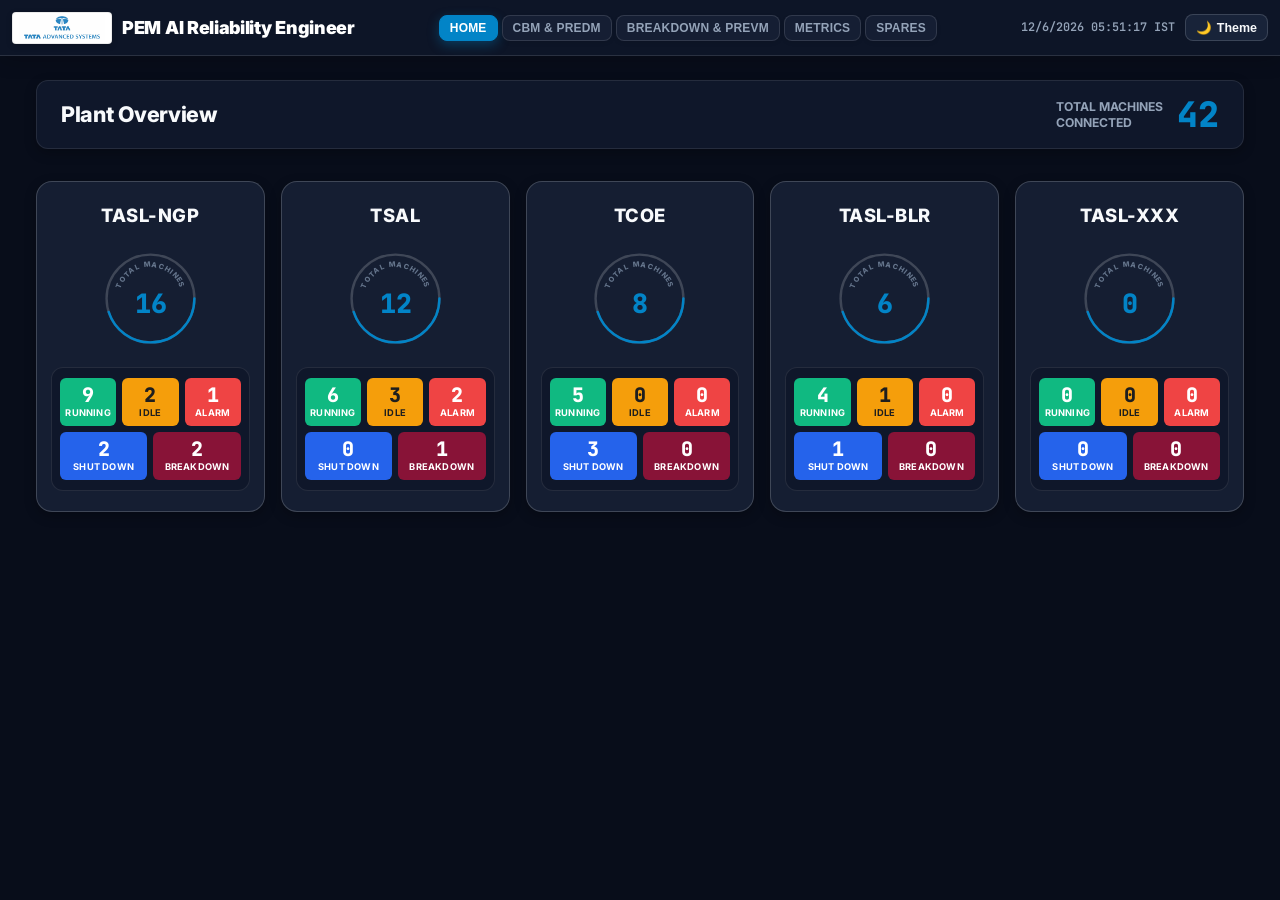
==== commit 351f4074: "Reinstate plant switching tabs with blue context line, fix navbar responsiveness, swap TSAL/TASL-NGP" ====
--- a/dashboard/index.html
+++ b/dashboard/index.html
@@ -41,19 +41,21 @@
     </div>
   </header>
 
-  <!-- Plant Tabs Bar (Folder style like tabs-example.jpg - appears on inner dashboards) -->
-  <div class="plant-tabs-wrapper" id="plantTabsBar" style="display: none;">
-    <div class="plant-tabs-container">
-      <div id="plantTabsContainer" style="display: flex; gap: 4px;">
-        <!-- Populated dynamically: TSAL, TASL-NGP, TCOE, TASL-BLR, TASL-XXX -->
-      </div>
-    </div>
-    <!-- Connecting blue line opening up to show data below -->
-    <div class="plant-tabs-blue-line"></div>
-  </div>
+
 
   <!-- Main Container -->
   <main id="mainContainer">
+
+    <!-- Unified Plant Switching Tabs (Connected via Bright Blue Line across the screen) -->
+    <div class="plant-tabs-wrapper hidden" id="plantTabsBar" style="display: none;">
+      <div class="plant-tabs-container">
+        <div id="plantTabsContainer" style="display: flex; gap: 6px;">
+          <!-- Populated dynamically: TASL-NGP, TSAL, TCOE, TASL-BLR, TASL-XXX -->
+        </div>
+      </div>
+      <!-- Solid 4px Bright Blue Line spanning entire width directly beneath tabs -->
+      <div class="plant-tabs-blue-line"></div>
+    </div>
 
     <!-- ===================================================================
          VIEW 1: HOME SCREEN - PLANT CARDS OVERVIEW (old-cbm.webp style)
@@ -415,20 +417,10 @@
          VIEW 4: METRICS DASHBOARD (Senior Leadership Operations & Reliability)
          =================================================================== -->
     <section class="metrics-view-container" id="metricsViewSection" style="display: none;">
-      <!-- Metrics Header Bar -->
-      <div class="metrics-header-bar">
-        <div class="metrics-header-left">
-          <div class="metrics-title-text">Plant Reliability &amp; Operational Metrics</div>
-        </div>
-
-        <div style="display:flex; gap:10px; align-items:center;">
-          <div class="opc-badge" id="metricsScopeBadge"><span class="opc-dot"></span> SCOPE: OVERALL (341 ASSETS)</div>
-          <div class="opc-badge sap-badge">SAP S/4HANA &bull; MES INTEGRATED</div>
-        </div>
-      </div>
+
 
       <!-- Plant Selection Tab Bar (Clean Folder/Tab Style) -->
-      <div class="metrics-tabs-bar">
+      <div class="metrics-tabs-bar" style="display: none;">
         <div class="metrics-plant-tabs-wrap" id="metricsPlantPillsContainer">
           <!-- Populated dynamically as tabs: All Plants, TSAL, TASL-NGP, TASL-BLR, TCOE, TASL-H01, TBAL, TLMAL, MCA, TASL-XXX -->
         </div>
@@ -457,7 +449,7 @@
         </div>
 
         <div class="metric-action-card kpi-card">
-          <div class="metric-card-label">Equipment Availability</div>
+          <div class="metric-card-label">Equipment Uptime %</div>
           <div class="metric-card-val success" id="metricValAvail">98.90<span class="unit">%</span></div>
         </div>
 
@@ -465,6 +457,8 @@
           <div class="metric-card-label">PM Compliance</div>
           <div class="metric-card-val success" id="metricValPm">94.8<span class="unit">%</span></div>
         </div>
+
+
 
         <div class="metric-action-card kpi-card">
           <div class="metric-card-label">MTBF</div>
@@ -482,7 +476,7 @@
         <!-- Visual 1: Equipment Availability Chart -->
         <div class="metric-visual-panel">
           <div class="panel-header-row">
-            <h3 class="visual-panel-title">Equipment Availability</h3>
+            <h3 class="visual-panel-title">Equipment Uptime %</h3>
           </div>
           <div class="chart-container" id="availabilityChartContainer">
             <!-- Rendered graphically by app.js (SVG Bar Chart) -->
@@ -542,15 +536,14 @@
             <thead>
               <tr>
                 <th style="width:100px;">Plant</th>
-                <th>A-Class Machines</th>
-                <th>Equipment Availability %</th>
-                <th>Unplanned Downtime (Hrs)</th>
-                <th>MTBF (Hrs)</th>
-                <th>MTTR (Hrs)</th>
-                <th>PM Compliance %</th>
-                <th>BD Occurrences</th>
-                <th>SPOC Confirmation</th>
-                <th>Audit Remarks</th>
+                <th style="text-align:center;">A-Class Machines</th>
+                <th style="text-align:right;">Equipment Uptime %</th>
+                <th style="text-align:right;">Unplanned Downtime (Hrs)</th>
+                <th style="text-align:right;">MTBF (Hrs)</th>
+                <th style="text-align:right;">MTTR (Hrs)</th>
+                <th style="text-align:center;">PM Compliance %</th>
+                <th style="text-align:center;">CM Compliance %</th>
+                <th style="text-align:center;">BD Occurrences</th>
               </tr>
             </thead>
             <tbody id="metricsTableBody">
@@ -578,7 +571,7 @@
       <!-- Breton 1 Spares Action KPI Cards -->
       <div class="spares-kpi-grid">
         <div class="spares-kpi-box highlight">
-          <div class="spares-label">Total Spares Consumed (Breton 1)</div>
+          <div class="spares-label">Total Spares Consumed (<span id="sparesPlantLabel">TASL-NGP</span> &bull; Breton 1)</div>
           <div class="spares-num">&#8377;9,10,559.63</div>
         </div>
 
--- a/dashboard/styles.css
+++ b/dashboard/styles.css
@@ -279,11 +279,7 @@
 /* ==========================================================================
    FOLDER-STYLE PLANT TABS (tabs-example.jpg style with connecting blue line)
    ========================================================================== */
-.plant-tabs-wrapper {
-  background: var(--bg-surface);
-  display: flex;
-  flex-direction: column;
-}
+.plant-tabs-wrapper { background: #0d1527; display: flex; flex-direction: column; }
 
 .plant-tabs-container {
   padding: 12px 24px 0;
@@ -3309,3 +3305,286 @@
 .metrics-table tr {
   height: 44px !important;
 }
+
+/* ==========================================================================
+   TOP APP HEADER & RESPONSIVE NAVBAR (PREVENT OVERLAP ON ALL LAPTOPS)
+   ========================================================================== */
+.app-header {
+  position: fixed !important;
+  top: 0 !important;
+  left: 0 !important;
+  right: 0 !important;
+  width: 100% !important;
+  height: 56px !important;
+  min-height: 56px !important;
+  background: #0d1527 !important;
+  border-bottom: 1px solid rgba(255, 255, 255, 0.12) !important;
+  box-shadow: 0 4px 20px rgba(0, 0, 0, 0.18) !important;
+  padding: 0 16px !important;
+  display: flex !important;
+  align-items: center !important;
+  justify-content: space-between !important;
+  z-index: 1000 !important;
+  backdrop-filter: blur(12px) !important;
+  -webkit-backdrop-filter: blur(12px) !important;
+  box-sizing: border-box !important;
+}
+
+#mainContainer {
+  padding-top: 56px !important;
+}
+
+.brand-wrap {
+  display: flex !important;
+  align-items: center !important;
+  gap: 10px !important;
+  cursor: pointer !important;
+  flex-shrink: 0 !important;
+}
+
+.brand-logo-img {
+  height: 32px !important;
+  width: auto !important;
+  max-width: 100px !important;
+  object-fit: contain !important;
+  border-radius: 4px !important;
+  background: #ffffff !important;
+  padding: 2px 6px !important;
+  box-shadow: 0 2px 6px rgba(0, 0, 0, 0.15) !important;
+  border: 1px solid rgba(0, 0, 0, 0.08) !important;
+}
+
+.brand-text h1 {
+  font-size: 1.12rem !important;
+  font-weight: 900 !important;
+  letter-spacing: -0.3px !important;
+  line-height: 1.1 !important;
+  color: #ffffff !important;
+  white-space: nowrap !important;
+}
+
+.main-nav-tabs {
+  display: flex !important;
+  align-items: center !important;
+  gap: 6px !important;
+  flex: 1 1 auto !important;
+  justify-content: center !important;
+  margin: 0 10px !important;
+  min-width: 0 !important;
+}
+
+.main-tab-btn {
+  padding: 6px 13px !important;
+  font-size: 0.8rem !important;
+  font-weight: 700 !important;
+  color: #94a3b8 !important;
+  background: #151e33 !important;
+  border: 1px solid rgba(255, 255, 255, 0.12) !important;
+  border-radius: var(--radius-sm) !important;
+  cursor: pointer !important;
+  transition: all var(--transition) !important;
+  text-transform: uppercase !important;
+  letter-spacing: 0.3px !important;
+  white-space: nowrap !important;
+  flex-shrink: 0 !important;
+}
+
+.main-tab-btn:hover {
+  color: #ffffff !important;
+  background: #202d4b !important;
+  border-color: rgba(255, 255, 255, 0.25) !important;
+  transform: translateY(-1px) !important;
+}
+
+.main-tab-btn.active {
+  background: var(--cyan-primary) !important;
+  color: #ffffff !important;
+  border-color: var(--cyan-primary) !important;
+  box-shadow: 0 4px 12px var(--cyan-glow) !important;
+}
+
+.header-right {
+  display: flex !important;
+  align-items: center !important;
+  gap: 10px !important;
+  flex-shrink: 0 !important;
+}
+
+.system-clock {
+  font-family: var(--font-mono) !important;
+  font-size: 0.78rem !important;
+  color: #94a3b8 !important;
+  font-weight: 600 !important;
+  white-space: nowrap !important;
+}
+
+.theme-btn {
+  background: #182339 !important;
+  border: 1px solid rgba(255, 255, 255, 0.15) !important;
+  color: #f8fafc !important;
+  padding: 5px 10px !important;
+  border-radius: var(--radius-sm) !important;
+  font-size: 0.78rem !important;
+  font-weight: 600 !important;
+  cursor: pointer !important;
+  display: flex !important;
+  align-items: center !important;
+  gap: 5px !important;
+  white-space: nowrap !important;
+  flex-shrink: 0 !important;
+}
+
+/* Responsive Media Queries to guarantee no button overlap */
+@media (max-width: 1366px) {
+  .app-header {
+    padding: 0 12px !important;
+  }
+  .main-nav-tabs {
+    gap: 4px !important;
+    margin: 0 6px !important;
+  }
+  .main-tab-btn {
+    padding: 5px 10px !important;
+    font-size: 0.75rem !important;
+    letter-spacing: 0.2px !important;
+  }
+  .system-clock {
+    font-size: 0.74rem !important;
+  }
+}
+
+@media (max-width: 1180px) {
+  .brand-text h1 {
+    font-size: 1rem !important;
+  }
+  .main-tab-btn {
+    padding: 5px 8px !important;
+    font-size: 0.72rem !important;
+  }
+  .header-right {
+    gap: 8px !important;
+  }
+}
+
+@media (max-width: 1050px) {
+  .brand-text {
+    display: none !important; /* Preserves logo while liberating width */
+  }
+  .system-clock {
+    max-width: 90px !important;
+    overflow: hidden !important;
+    text-overflow: ellipsis !important;
+  }
+}
+
+@media (max-width: 880px) {
+  .system-clock {
+    display: none !important;
+  }
+  .main-nav-tabs {
+    overflow-x: auto !important;
+    justify-content: flex-start !important;
+  }
+}
+
+/* ==========================================================================
+   UNIFIED PLANT FOLDER TABS & SOLID BLUE CONTEXT LINE
+   ========================================================================== */
+.plant-tabs-wrapper {
+  position: sticky !important;
+  top: 56px !important;
+  z-index: 990 !important;
+  background: #0d1527 !important;
+  display: flex;
+  flex-direction: column;
+  width: 100% !important;
+}
+
+.plant-tabs-wrapper.hidden {
+  display: none !important;
+}
+
+.plant-tabs-container {
+  padding: 8px 24px 0 !important;
+  display: flex !important;
+  align-items: flex-end !important;
+  overflow-x: auto !important;
+  gap: 6px !important;
+  background: #0d1527 !important;
+}
+
+.plant-folder-tab {
+  padding: 9px 20px !important;
+  font-size: 0.84rem !important;
+  font-weight: 700 !important;
+  color: #94a3b8 !important;
+  background: #111a2e !important;
+  border: 1px solid rgba(255, 255, 255, 0.12) !important;
+  border-bottom: none !important;
+  border-radius: 8px 8px 0 0 !important;
+  cursor: pointer !important;
+  transition: all 0.2s ease !important;
+  position: relative !important;
+  white-space: nowrap !important;
+  display: flex !important;
+  align-items: center !important;
+  gap: 8px !important;
+}
+
+.plant-folder-tab:hover {
+  color: #ffffff !important;
+  background: #1e293b !important;
+  border-color: rgba(255, 255, 255, 0.25) !important;
+}
+
+.plant-folder-tab.active {
+  color: #ffffff !important;
+  background: #0284c7 !important; /* Bright Blue */
+  border-color: #0284c7 !important;
+  border-bottom: none !important;
+  box-shadow: 0 -2px 12px rgba(2, 132, 199, 0.5) !important;
+  z-index: 2 !important;
+  margin-bottom: -1px !important;
+}
+
+.plant-folder-tab.active .tab-machine-badge {
+  background: rgba(255, 255, 255, 0.3) !important;
+  color: #ffffff !important;
+}
+
+.tab-machine-badge {
+  background: rgba(255, 255, 255, 0.12) !important;
+  color: #cbd5e1 !important;
+  padding: 1px 7px !important;
+  border-radius: 9999px !important;
+  font-size: 0.72rem !important;
+  font-weight: 800 !important;
+}
+
+/* Solid Bright Blue Line Spanning the entire width right below tabs */
+.plant-tabs-blue-line {
+  height: 4px !important;
+  background: #0284c7 !important; /* Bright Blue */
+  width: 100% !important;
+  box-shadow: 0 2px 10px rgba(2, 132, 199, 0.5) !important;
+  z-index: 1 !important;
+}
+
+.metrics-action-cards-grid {
+  display: grid;
+  grid-template-columns: repeat(4, 1fr) !important;
+  gap: 12px;
+  margin-bottom: 24px;
+}
+
+@media (max-width: 1200px) {
+  .metrics-action-cards-grid {
+    grid-template-columns: repeat(4, 1fr) !important;
+  }
+}
+
+@media (max-width: 900px) {
+  .metrics-action-cards-grid {
+    grid-template-columns: repeat(2, 1fr) !important;
+  }
+}
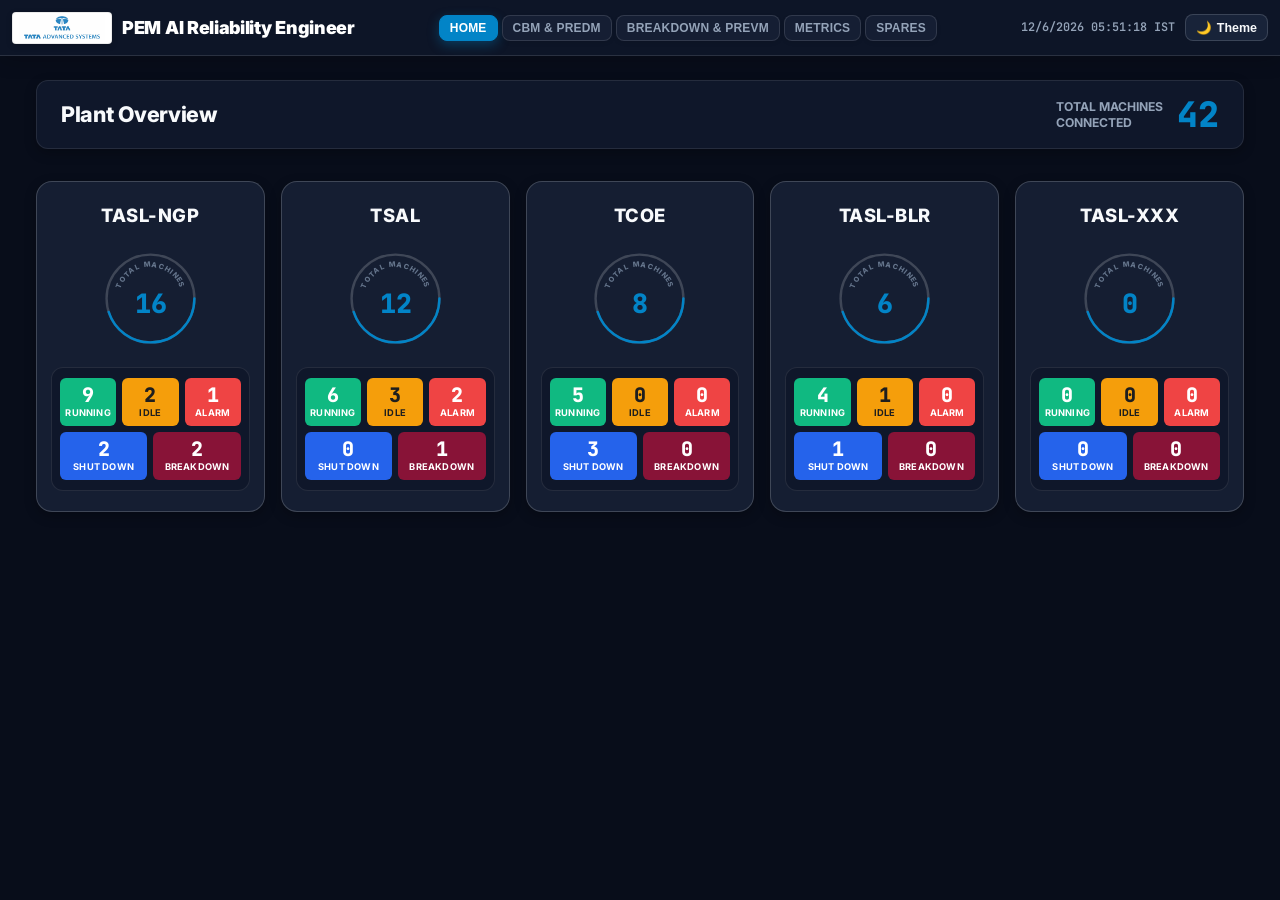
==== commit 0b65e5c1: "feat: update spares cards layout, goods issue table columns, and breakdown plant tags" ====
--- a/dashboard/index.html
+++ b/dashboard/index.html
@@ -335,22 +335,26 @@
           <div class="breakdown-title-text">Breakdown Monitoring</div>
         </div>
 
-        <div style="display:flex; gap:12px; align-items:center;">
+        <div class="breakdown-header-right">
+          <!-- Machine Breakdown Search Bar (Plant-scoped) -->
+          <div class="bd-machine-search-box">
+            <span class="bd-search-glass">&#128269;</span>
+            <input type="text" id="bdMachineSearchInput" class="bd-machine-search-input" placeholder="Search machine breakdowns..." autocomplete="off">
+            <button id="bdSearchClearBtn" class="bd-search-clear-btn" style="display:none;" onclick="window.clearBdMachineSearch()" title="Clear filter">&times;</button>
+          </div>
           <button class="customized-pm-btn" id="customizedPmBtn" onclick="window.openCustomizedPmModal()" title="View and execute AI-optimized PM tasklist against historical breakdown telemetry">
-            <span class="pm-gear-icon">⚙</span> Customized PM Checklist
+            <span class="pm-gear-icon">&#9881;</span> Customized PM Checklist
           </button>
-          <div class="opc-badge"><span class="opc-dot"></span> OPC ONLINE</div>
-          <div class="opc-badge sap-badge">SAP INTEGRATION ACTIVE</div>
-        </div>
-      </div>
-
-      <!-- Split Grid: Left Side (Critical Active Breakdowns) vs Right Side (KPIs on top, Top 5 Causes below) -->
+        </div>
+      </div>
+
+      <!-- Split Grid: Left Side (Active Breakdowns) vs Right Side (KPIs on top, Top 5 Repetitive Breakdowns below) -->
       <div class="breakdown-top-split-grid">
-        <!-- Whole Left Side: Critical Active Breakdowns Panel -->
+        <!-- Whole Left Side: Active Breakdowns Panel -->
         <div class="bd-left-col">
           <div class="breakdown-panel-box">
             <div class="panel-title-bar" style="color:var(--status-alarm);">
-              <span>Critical Active Breakdowns (SAP Tickets Auto-Generated)</span>
+              <span>Active Breakdowns</span>
             </div>
             <div id="criticalActiveBreakdownsList">
               <!-- Rendered by app.js -->
@@ -358,27 +362,25 @@
           </div>
         </div>
 
-        <!-- Right Side: Top KPIs & Below Top 5 Breakdown Causes (No empty space) -->
+        <!-- Right Side: Top KPIs & Below Top 5 Repetitive Breakdowns -->
         <div class="bd-right-col">
           <div class="bd-kpis-wrapper">
             <div class="bd-kpi-card">
               <span class="bd-kpi-label">Active Critical Breakdowns</span>
               <span class="bd-kpi-val red" id="activeBreakdownsCount">2</span>
-              <span class="bd-kpi-sub">30-sec rule &bull; SAP Ticket Auto-Generated</span>
             </div>
 
             <div class="bd-kpi-card">
               <span class="bd-kpi-label">Events Logged Today</span>
               <span class="bd-kpi-val cyan">31</span>
-              <span class="bd-kpi-sub">Telemetry Sensor Signals &bull; Monitored</span>
-            </div>
-          </div>
-
-          <!-- Top 5 Breakdown Causes sits directly below KPIs -->
+            </div>
+          </div>
+
+          <!-- Top 5 Repetitive Breakdowns sits directly below KPIs -->
           <div class="top-causes-card">
             <div class="top-causes-header">
-              <div class="top-causes-title">Top 5 Breakdown Causes (Last 6 months)</div>
-              <span class="top-causes-tag">Historical Failure Modes &bull; Click row for Root Cause Corrective Action</span>
+              <div class="top-causes-title">Top 5 Repetitive Breakdowns</div>
+              <span class="top-causes-tag">Last 6 Months</span>
             </div>
             <div class="top-causes-compact-list" id="topCausesList">
               <!-- Rendered by app.js as compact clickable rows -->
@@ -468,6 +470,37 @@
         <div class="metric-action-card kpi-card">
           <div class="metric-card-label">MTTR</div>
           <div class="metric-card-val" id="metricValMttr">6.98 <span class="unit">hrs</span></div>
+        </div>
+      </div>
+
+      <!-- Top 5 Breakdown Machines Reliability Metrics Panel (Plant Scoped) -->
+      <div class="top5-breakdown-panel" id="top5BreakdownSection">
+        <div class="top5-panel-header">
+          <div class="top5-header-title-wrap">
+            <h3 class="top5-header-title">Top 5 Breakdown Machines Reliability</h3>
+            <span class="top5-header-sub" id="top5PlantSubtitle">Focus: Highest Failure Impact Assets &bull; Selected Plant</span>
+          </div>
+
+          <!-- Top 5 Combined Metrics Summary Cards -->
+          <div class="top5-metrics-summary-strip">
+            <div class="top5-metric-stat-pill">
+              <span class="top5-pill-label">Top 5 Combined MTBF</span>
+              <span class="top5-pill-val cyan" id="top5CombinedMtbf">80.6 <span class="unit">hrs</span></span>
+            </div>
+            <div class="top5-metric-stat-pill">
+              <span class="top5-pill-label">Top 5 Combined MTTR</span>
+              <span class="top5-pill-val orange" id="top5CombinedMttr">8.56 <span class="unit">hrs</span></span>
+            </div>
+            <div class="top5-metric-stat-pill alert">
+              <span class="top5-pill-label">Top 5 Cumulative Downtime</span>
+              <span class="top5-pill-val red" id="top5CombinedDowntime">1,464.1 <span class="unit">hrs</span></span>
+            </div>
+          </div>
+        </div>
+
+        <!-- Machines List / Table -->
+        <div class="top5-machines-container" id="top5MachinesListContainer">
+          <!-- Rendered dynamically by app.js -->
         </div>
       </div>
 
@@ -576,8 +609,8 @@
         </div>
 
         <div class="spares-kpi-box">
-          <div class="spares-label">Units Consumed</div>
-          <div class="spares-num">13 EA <span class="sub-qty">+ 1,541 L</span></div>
+          <div class="spares-label">Spares Consumed</div>
+          <div class="spares-num">13 EA <span class="sub-qty">Mechanical &amp; Electrical</span></div>
         </div>
 
         <div class="spares-kpi-box">
@@ -593,40 +626,40 @@
 
       <!-- Graphical Spares Analytics Visualizations -->
       <div class="spares-visuals-grid">
-        <!-- Visual 1: ABC Cost Pareto Distribution -->
+        <!-- Visual 1: Maintenance Cost (Moved to Left) -->
         <div class="spares-visual-panel">
           <div class="panel-header-row">
-            <h3 class="visual-panel-title">ABC Cost Pareto Distribution</h3>
+            <h3 class="visual-panel-title">Maintenance Cost</h3>
+          </div>
+          <div class="chart-container" id="sparesSubsystemChartContainer">
+            <!-- Rendered graphically by app.js (Donut chart & categories) -->
+          </div>
+        </div>
+
+        <!-- Visual 2: ABC Distribution (Moved to Right) -->
+        <div class="spares-visual-panel">
+          <div class="panel-header-row">
+            <h3 class="visual-panel-title">ABC Distribution</h3>
           </div>
           <div class="chart-container" id="sparesAbcChartContainer">
+            <!-- Rendered graphically by app.js (Pareto bars) -->
+          </div>
+        </div>
+
+        <!-- Visual 3: Spare Parts Consumption (Replaces Consumables Frequency) -->
+        <div class="spares-visual-panel">
+          <div class="panel-header-row">
+            <h3 class="visual-panel-title">Spare Parts Consumption</h3>
+          </div>
+          <div class="chart-container" id="sparesConsumptionChartContainer">
             <!-- Rendered graphically by app.js -->
           </div>
         </div>
 
-        <!-- Visual 2: Subsystem Expenditure Breakdown -->
+        <!-- Visual 4: Class A Spares Lead Time -->
         <div class="spares-visual-panel">
           <div class="panel-header-row">
-            <h3 class="visual-panel-title">Subsystem Spend Breakdown</h3>
-          </div>
-          <div class="chart-container" id="sparesSubsystemChartContainer">
-            <!-- Rendered graphically by app.js -->
-          </div>
-        </div>
-
-        <!-- Visual 3: Consumables Velocity & Buffer -->
-        <div class="spares-visual-panel">
-          <div class="panel-header-row">
-            <h3 class="visual-panel-title">Consumables Velocity &amp; Buffer</h3>
-          </div>
-          <div class="chart-container" id="sparesVelocityChartContainer">
-            <!-- Rendered graphically by app.js -->
-          </div>
-        </div>
-
-        <!-- Visual 4: Critical Spares Stockout Risk & Lead-Time Matrix -->
-        <div class="spares-visual-panel">
-          <div class="panel-header-row">
-            <h3 class="visual-panel-title">Critical Spares Lead-Time Risk Matrix</h3>
+            <h3 class="visual-panel-title">Class A Spares Lead Time</h3>
           </div>
           <div class="chart-container" id="sparesLeadTimeChartContainer">
             <!-- Rendered graphically by app.js -->
@@ -637,9 +670,9 @@
       <!-- Material Consumption & Maintenance Order Linkage Table -->
       <div class="spares-table-panel">
         <div class="panel-header-row">
-          <h3 class="visual-panel-title">Breton 1 Spare Material Goods Issue Ledger (SAP MvT 201/261)</h3>
+          <h3 class="visual-panel-title">Breton 1 Spare Material Goods Issue</h3>
           <div style="display:flex; gap:10px; align-items:center;">
-            <input type="text" class="search-input" id="sparesSearchInput" placeholder="Search material, doc, order..." style="width:240px; padding:6px 12px; font-size:0.8rem;">
+            <input type="text" class="search-input" id="sparesSearchInput" placeholder="Search material, code, group..." style="width:240px; padding:6px 12px; font-size:0.8rem;">
             <button class="export-csv-btn" onclick="window.exportSparesTableToCsv()">Export Ledger CSV &rarr;</button>
           </div>
         </div>
@@ -648,16 +681,14 @@
           <table class="industrial-table spares-table">
             <thead>
               <tr>
-                <th style="width:85px;">Posting Date</th>
-                <th style="width:90px;">Material Doc</th>
-                <th style="width:115px;">Material Code</th>
+                <th style="width:90px;">Posting Date</th>
+                <th style="width:125px;">Material Code</th>
                 <th>Material Description &amp; Specification</th>
-                <th style="width:110px;">Subsystem</th>
+                <th style="width:140px;">Material Group</th>
                 <th style="width:75px; text-align:right;">Qty</th>
-                <th style="width:90px; text-align:right;">Unit Cost (&#8377;)</th>
-                <th style="width:100px; text-align:right;">Total Spend (&#8377;)</th>
-                <th style="width:55px; text-align:center;">MvT</th>
-                <th style="width:105px; text-align:center;">Lead Time Risk</th>
+                <th style="width:95px; text-align:right;">Unit Cost (&#8377;)</th>
+                <th style="width:105px; text-align:right;">Total Spend (&#8377;)</th>
+                <th style="width:120px; text-align:center;">Lead Time</th>
               </tr>
             </thead>
             <tbody id="sparesTableBody">
--- a/dashboard/styles.css
+++ b/dashboard/styles.css
@@ -3587,4 +3587,243 @@
   .metrics-action-cards-grid {
     grid-template-columns: repeat(2, 1fr) !important;
   }
+}
+
+/* Breakdown Header Right & Search Bar */
+.breakdown-header-right {
+  display: flex;
+  align-items: center;
+  gap: 12px;
+}
+
+.bd-machine-search-box {
+  position: relative;
+  display: flex;
+  align-items: center;
+}
+
+.bd-search-glass {
+  position: absolute;
+  left: 12px;
+  font-size: 0.85rem;
+  color: var(--text-dim);
+  pointer-events: none;
+}
+
+.bd-machine-search-input {
+  background: var(--bg-card);
+  border: 1.5px solid var(--border-medium);
+  border-radius: var(--radius-sm);
+  padding: 8px 30px 8px 32px;
+  font-size: 0.82rem;
+  color: var(--text-main);
+  font-family: var(--font-sans);
+  width: 260px;
+  transition: all 0.2s ease;
+}
+
+.bd-machine-search-input:focus {
+  outline: none;
+  border-color: var(--cyan-primary);
+  box-shadow: 0 0 0 2px rgba(6, 182, 212, 0.2);
+  width: 310px;
+}
+
+.bd-search-clear-btn {
+  position: absolute;
+  right: 8px;
+  background: transparent;
+  border: none;
+  color: var(--text-dim);
+  font-size: 1.1rem;
+  line-height: 1;
+  cursor: pointer;
+  padding: 2px 4px;
+  border-radius: 4px;
+}
+
+.bd-search-clear-btn:hover {
+  color: var(--text-main);
+  background: rgba(255, 255, 255, 0.08);
+}
+
+/* Top 5 Breakdown Machines Reliability Metrics Panel */
+.top5-breakdown-panel {
+  background: var(--bg-surface);
+  border: 1.5px solid var(--border-medium);
+  border-radius: var(--radius-md);
+  padding: 20px 24px;
+  margin-bottom: 24px;
+  box-shadow: var(--shadow-card);
+}
+
+.top5-panel-header {
+  display: flex;
+  justify-content: space-between;
+  align-items: center;
+  flex-wrap: wrap;
+  gap: 16px;
+  padding-bottom: 16px;
+  border-bottom: 1px solid var(--border-subtle);
+  margin-bottom: 16px;
+}
+
+.top5-header-title-wrap {
+  display: flex;
+  flex-direction: column;
+  gap: 4px;
+}
+
+.top5-header-title {
+  font-size: 1.15rem;
+  font-weight: 800;
+  color: var(--text-main);
+  letter-spacing: -0.2px;
+}
+
+.top5-header-sub {
+  font-size: 0.76rem;
+  color: var(--text-dim);
+  font-weight: 600;
+}
+
+.top5-metrics-summary-strip {
+  display: flex;
+  gap: 12px;
+  flex-wrap: wrap;
+}
+
+.top5-metric-stat-pill {
+  background: var(--bg-card);
+  border: 1px solid var(--border-subtle);
+  border-radius: var(--radius-sm);
+  padding: 8px 14px;
+  display: flex;
+  flex-direction: column;
+  gap: 2px;
+  min-width: 140px;
+}
+
+.top5-metric-stat-pill.alert {
+  border-color: rgba(239, 68, 68, 0.35);
+  background: rgba(239, 68, 68, 0.04);
+}
+
+.top5-pill-label {
+  font-size: 0.7rem;
+  font-weight: 700;
+  color: var(--text-muted);
+  text-transform: uppercase;
+  letter-spacing: 0.4px;
+}
+
+.top5-pill-val {
+  font-family: var(--font-mono);
+  font-size: 1.15rem;
+  font-weight: 900;
+  color: var(--text-main);
+}
+
+.top5-pill-val.cyan {
+  color: var(--cyan-primary);
+}
+
+.top5-pill-val.orange {
+  color: #f97316;
+}
+
+.top5-pill-val.red {
+  color: var(--status-alarm);
+}
+
+.top5-pill-val .unit {
+  font-size: 0.72rem;
+  font-weight: 600;
+  color: var(--text-dim);
+  margin-left: 2px;
+}
+
+.top5-machines-container {
+  width: 100%;
+  overflow-x: auto;
+}
+
+.top5-table {
+  width: 100%;
+  border-collapse: collapse;
+  font-size: 0.82rem;
+}
+
+.top5-table th {
+  background: var(--bg-card);
+  color: var(--text-muted);
+  padding: 10px 14px;
+  text-align: left;
+  font-weight: 700;
+  font-size: 0.72rem;
+  text-transform: uppercase;
+  letter-spacing: 0.5px;
+  border-bottom: 1px solid var(--border-medium);
+}
+
+.top5-table td {
+  padding: 12px 14px;
+  border-bottom: 1px solid var(--border-subtle);
+  color: var(--text-main);
+}
+
+.top5-table tr:hover td {
+  background: var(--bg-card-hover);
+}
+
+.top5-rank-badge {
+  display: inline-flex;
+  align-items: center;
+  justify-content: center;
+  width: 24px;
+  height: 24px;
+  border-radius: 6px;
+  font-weight: 800;
+  font-family: var(--font-mono);
+  font-size: 0.75rem;
+  background: rgba(2, 132, 199, 0.15);
+  color: var(--cyan-primary);
+  border: 1px solid var(--border-accent);
+}
+
+.top5-rank-badge.rank-1 {
+  background: rgba(239, 68, 68, 0.15);
+  color: #ef4444;
+  border-color: rgba(239, 68, 68, 0.4);
+}
+
+.top5-rank-badge.rank-2 {
+  background: rgba(249, 115, 22, 0.15);
+  color: #f97316;
+  border-color: rgba(249, 115, 22, 0.4);
+}
+
+.top5-progress-bar-wrap {
+  display: flex;
+  align-items: center;
+  gap: 8px;
+}
+
+.top5-progress-bar-track {
+  flex: 1;
+  height: 6px;
+  background: var(--bg-card);
+  border-radius: 9999px;
+  overflow: hidden;
+  border: 1px solid var(--border-subtle);
+}
+
+.top5-progress-bar-fill {
+  height: 100%;
+  border-radius: 9999px;
+  background: linear-gradient(90deg, var(--cyan-primary), #0284c7);
+}
+
+.top5-progress-bar-fill.high-impact {
+  background: linear-gradient(90deg, #ef4444, #f97316);
 }
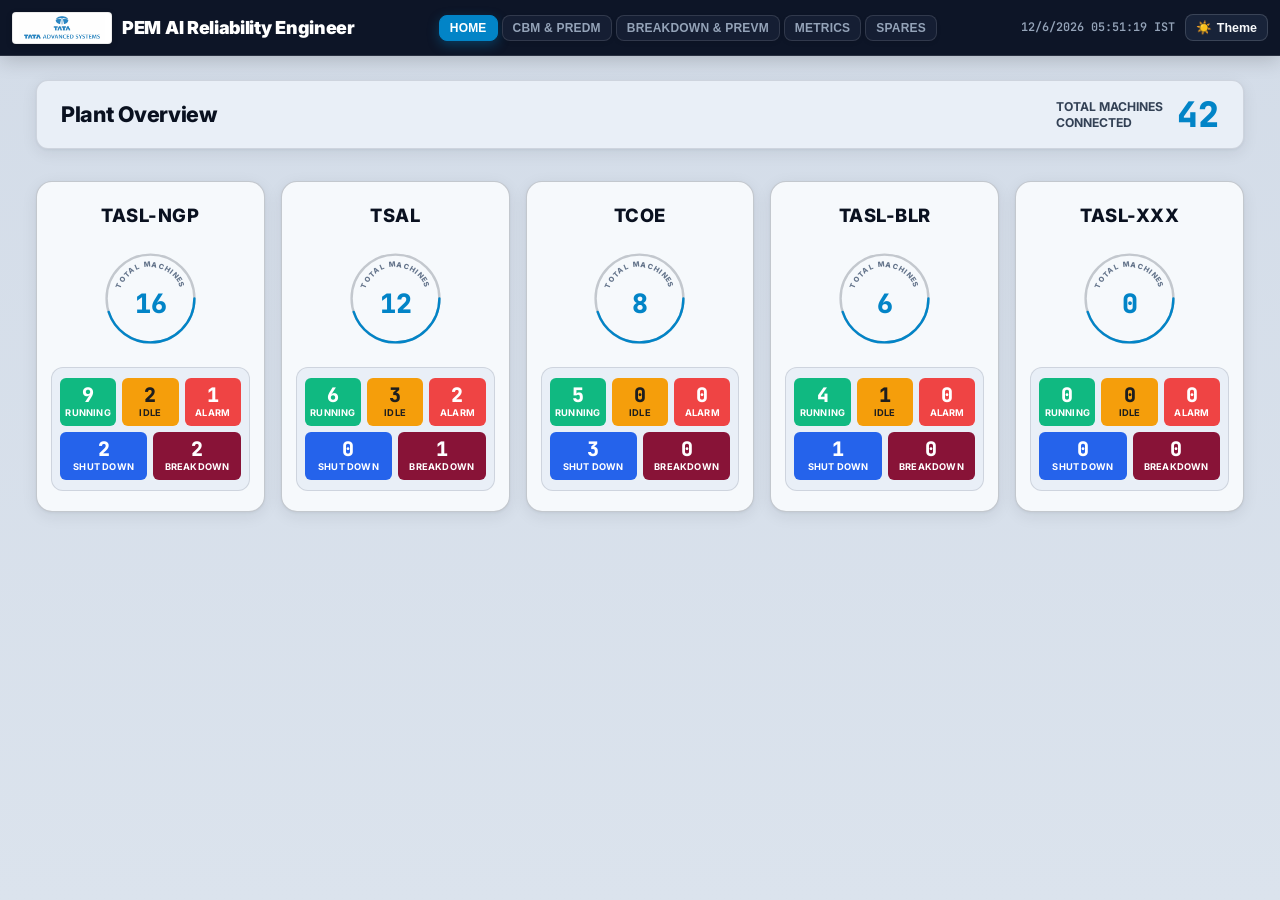
==== commit e5d775f1: "feat: update CBM matrix emoji precedence, spares stock badges, 5-whys RCCA, and light theme default" ====
--- a/dashboard/index.html
+++ b/dashboard/index.html
@@ -1,5 +1,5 @@
 <!DOCTYPE html>
-<html lang="en" data-theme="dark">
+<html lang="en" data-theme="light">
 <head>
   <meta charset="UTF-8">
   <meta name="viewport" content="width=device-width, initial-scale=1.0">
@@ -36,7 +36,7 @@
     <div class="header-right">
       <div class="system-clock" id="systemClock">--:--:-- IST</div>
       <button class="theme-btn" id="themeToggleBtn" title="Toggle Light/Dark Theme">
-        <span id="themeToggleIcon">🌙</span> Theme
+        <span id="themeToggleIcon">☀️</span> Theme
       </button>
     </div>
   </header>
@@ -123,26 +123,26 @@
             <button class="back-to-machines-btn" id="backToMachinesBtn">&larr; Back to Health Matrix</button>
           </div>
 
-          <!-- Machine Sub-Tabs: Parameters vs Analysis -->
+          <!-- Machine Sub-Tabs: Analysis vs Parameters (Analysis default active) -->
           <div class="machine-subnav-tabs">
-            <button class="machine-tab-btn active" id="tabBtnParameters" onclick="window.switchMachineViewTab('parameters')">Parameters</button>
-            <button class="machine-tab-btn" id="tabBtnAnalysis" onclick="window.switchMachineViewTab('analysis')">Analysis</button>
-          </div>
-
-          <!-- Pane 1: Parameters Tab Pane -->
-          <div id="machineParamsPane">
+            <button class="machine-tab-btn active" id="tabBtnAnalysis" onclick="window.switchMachineViewTab('analysis')">Analysis</button>
+            <button class="machine-tab-btn" id="tabBtnParameters" onclick="window.switchMachineViewTab('parameters')">Parameters</button>
+          </div>
+
+          <!-- Pane 1: Analysis Tab Pane (Default Active) -->
+          <div id="machineAnalysisPane" style="display: block;">
+            <div class="analysis-collapse-container" id="paramsAnomalySection">
+              <!-- Collapsible row cards rendered by app.js -->
+            </div>
+          </div>
+
+          <!-- Pane 2: Parameters Tab Pane -->
+          <div id="machineParamsPane" style="display: none;">
             <div style="margin-bottom: 14px; display: flex; justify-content: flex-end;">
               <input type="text" class="search-input" id="paramSearchInput" placeholder="Filter parameters by name..." style="width: 280px; background:var(--bg-card); border:1px solid var(--border-medium); color:var(--text-main); padding:8px 12px; border-radius:6px; font-size:0.8rem;">
             </div>
             <div id="paramsGroupsContainer" style="display: flex; flex-direction: column; gap: 16px;">
               <!-- Grouped parameters rendered by app.js -->
-            </div>
-          </div>
-
-          <!-- Pane 2: Analysis Tab Pane (Collapsible row cards) -->
-          <div id="machineAnalysisPane" style="display: none;">
-            <div class="analysis-collapse-container" id="paramsAnomalySection">
-              <!-- Collapsible row cards rendered by app.js -->
             </div>
           </div>
         </div>
@@ -231,7 +231,7 @@
                 <th style="width: 160px;">Equipment</th>
                 <th style="width: 120px;">Report Date</th>
                 <th>Red Parameters</th>
-                <th style="width: 220px;">Spares Required</th>
+                <th style="width: 220px;">Spares and Stock</th>
                 <th>Corrective Recommendation</th>
                 <th style="width: 110px; text-align: center;">Status</th>
               </tr>
@@ -399,12 +399,13 @@
           <table class="stream-table">
             <thead>
               <tr>
-                <th style="width: 150px;">Timestamp</th>
-                <th style="width: 130px; text-align: center;">ID</th>
+                <th style="width: 140px;">Timestamp</th>
+                <th style="width: 120px; text-align: center;">ID</th>
                 <th>Machine &amp; Message</th>
-                <th style="width: 170px; text-align: center;">Unplanned Downtime</th>
-                <th style="width: 120px;">Status</th>
-                <th style="width: 130px;">Control</th>
+                <th style="width: 260px;">Root Cause (Lean 5-Whys)</th>
+                <th style="width: 160px; text-align: center;">Unplanned Downtime</th>
+                <th style="width: 100px;">Status</th>
+                <th style="width: 110px;">Action</th>
               </tr>
             </thead>
             <tbody id="eventLogStreamBody">
--- a/dashboard/styles.css
+++ b/dashboard/styles.css
@@ -3826,4 +3826,114 @@
 
 .top5-progress-bar-fill.high-impact {
   background: linear-gradient(90deg, #ef4444, #f97316);
-}+}
+
+/* ==========================================================================
+   ROUND 6 ENHANCEMENTS: EMOJIS, SPARES STOCK, 5-WHYS, GRAPHICAL TOP 5
+   ========================================================================== */
+
+/* Machine Card Condition Emoji */
+.cbm-condition-emoji {
+  font-size: 1.85rem;
+  line-height: 1;
+  user-select: none;
+  filter: drop-shadow(0 2px 4px rgba(0,0,0,0.25));
+  transition: transform 0.2s cubic-bezier(0.34, 1.56, 0.64, 1);
+  display: flex;
+  align-items: center;
+  justify-content: center;
+  margin-left: 6px;
+}
+
+.cbm-condition-emoji:hover {
+  transform: scale(1.22);
+}
+
+/* Spares Stock Badges */
+.stock-badge {
+  display: inline-flex;
+  align-items: center;
+  gap: 5px;
+  font-size: 0.72rem;
+  padding: 3px 8px;
+  border-radius: 4px;
+  font-family: var(--font-mono);
+  font-weight: 600;
+  transition: all var(--transition);
+}
+
+.stock-badge.in-stock {
+  background: rgba(16, 185, 129, 0.14);
+  color: #10b981;
+  border: 1px solid rgba(16, 185, 129, 0.3);
+}
+
+.stock-badge.low-stock {
+  background: rgba(239, 68, 68, 0.14);
+  color: #ef4444;
+  border: 1px solid rgba(239, 68, 68, 0.3);
+}
+
+[data-theme="light"] .stock-badge.in-stock {
+  background: rgba(16, 185, 129, 0.18);
+  color: #047857;
+  border-color: rgba(16, 185, 129, 0.4);
+}
+
+[data-theme="light"] .stock-badge.low-stock {
+  background: rgba(239, 68, 68, 0.16);
+  color: #b91c1c;
+  border-color: rgba(239, 68, 68, 0.4);
+}
+
+/* Repetitive Breakdowns Chart Interactivity */
+.chart-bar-group {
+  transition: all 0.2s ease;
+}
+
+.chart-bar-group:hover .col-hover-rect {
+  fill: rgba(2, 132, 199, 0.12);
+}
+
+.chart-bar-group:hover .breakdown-bar {
+  filter: brightness(1.22);
+  transform: scaleY(1.02);
+  transform-origin: bottom;
+}
+
+.chart-node-group {
+  transition: all 0.2s ease;
+}
+
+.chart-node-group:hover circle:first-child {
+  r: 8;
+  filter: drop-shadow(0 0 6px #f59e0b);
+}
+
+/* Critical Red Alert Group in Parameters Tab */
+.param-group-box.critical-alert-group {
+  border: 1.5px solid rgba(239, 68, 68, 0.45);
+  background: linear-gradient(180deg, rgba(239,68,68,0.06) 0%, var(--bg-card) 100%);
+  border-radius: var(--radius-sm);
+  padding: 14px 16px;
+  box-shadow: 0 4px 14px rgba(239, 68, 68, 0.08);
+}
+
+[data-theme="light"] .param-group-box.critical-alert-group {
+  background: #fdf2f2;
+  border-color: rgba(239, 68, 68, 0.5);
+}
+
+/* Five Whys Tree Component */
+.five-whys-container {
+  display: flex;
+  flex-direction: column;
+  gap: 8px;
+}
+
+.matrix-tier-break {
+  grid-column: 1 / -1;
+  width: 100%;
+  height: 6px;
+  margin: 4px 0;
+}
